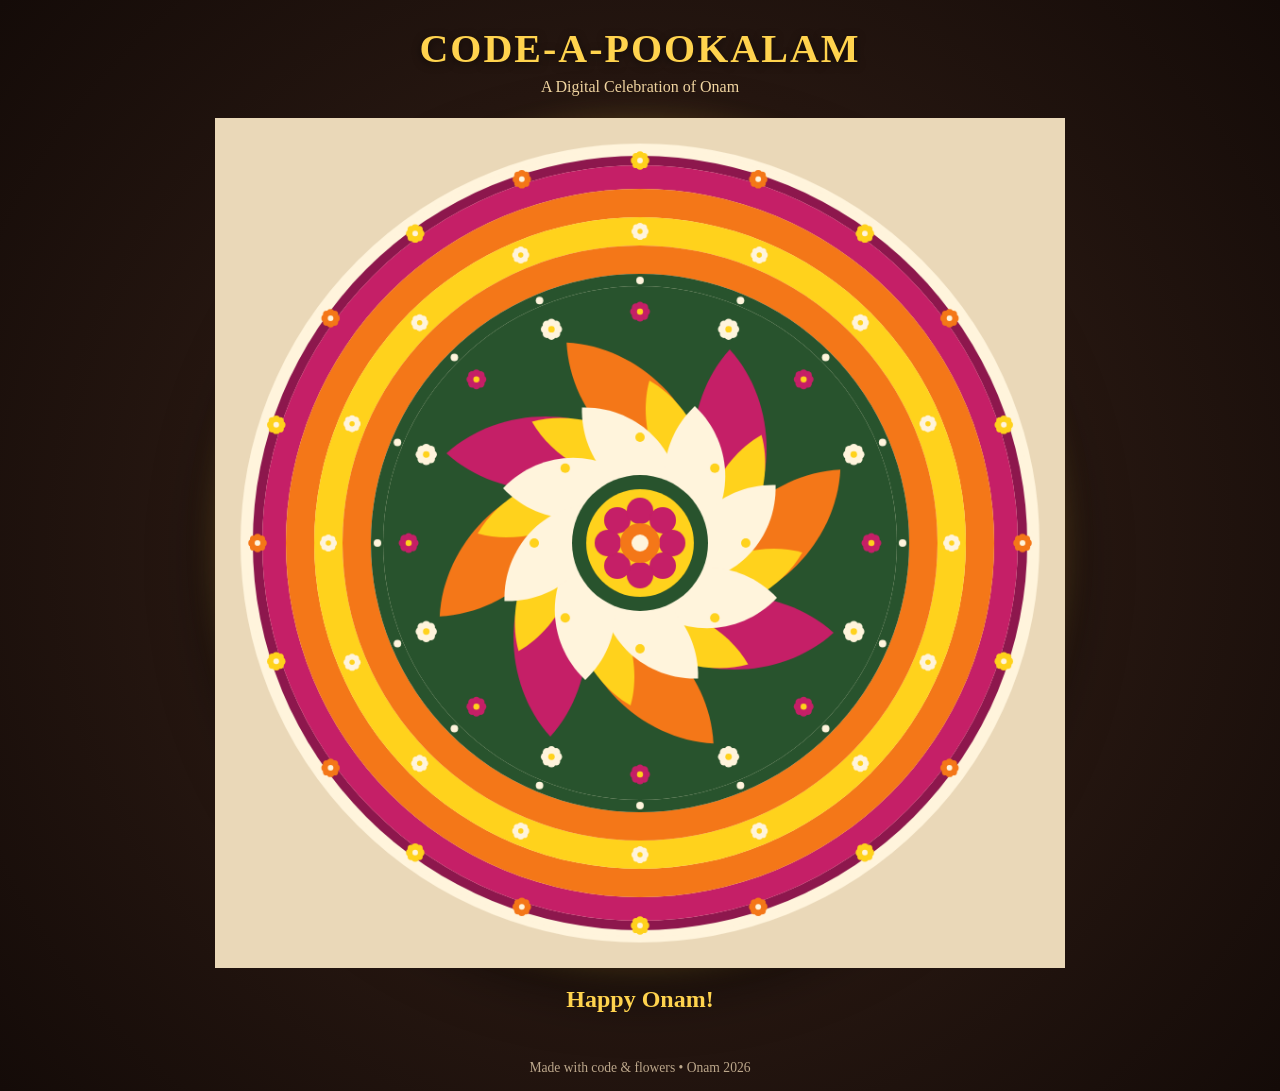
==== index.html @ 64c6edf0 "Code-A-Pookalam Submitted by Asin Aiwa-R3C" ====
<!DOCTYPE html>
<html lang="en">

<head>
    <meta charset="UTF-8">
    <meta name="viewport" content="width=device-width, initial-scale=1.0">

    <title>Onam Pookalam</title>

    <link rel="stylesheet" href="style.css">
</head>

<body>

    <header>
        <h1> CODE-A-POOKALAM </h1>
        <p>A Digital Celebration of Onam</p>
    </header>

    <main>

        <div class="pookalam">
            <canvas id="pookalamCanvas"></canvas>
        </div>

        <section class="message">
            <h2>Happy Onam! </h2>
        </section>

    </main>

    <footer>
        Made with code & flowers • Onam 2026
    </footer>

    <script src="script.js"></script>

</body>

</html>
---- style.css ----
* {
    margin: 0;
    padding: 0;
    box-sizing: border-box;
}

body {
    min-height: 100vh;

    background:
        radial-gradient(circle at center,
        #4a3020 0%,
        #251610 55%,
        #140b08 100%);

    color: #fff5df;

    font-family: Georgia, "Times New Roman", serif;

    display: flex;
    flex-direction: column;
    align-items: center;
}

header {
    text-align: center;
    padding: 25px 15px 12px;
}

header h1 {
    font-size: clamp(1.6rem, 4vw, 2.5rem);

    color: #ffd34e;

    letter-spacing: 2px;

    text-shadow:
        0 2px 8px rgba(0, 0, 0, 0.5);
}

header p {
    margin-top: 6px;

    font-size: 1rem;

    color: #f4d8a3;
}

main {
    width: 100%;

    display: flex;
    flex-direction: column;
    align-items: center;

    padding: 10px 15px 25px;
}

.pookalam {
    width: min(92vw, 850px);
    aspect-ratio: 1 / 1;

    display: flex;
    justify-content: center;
    align-items: center;

    border-radius: 50%;

    box-shadow:
        0 0 30px rgba(255, 196, 67, 0.2),
        0 20px 60px rgba(0, 0, 0, 0.55);
}

canvas {
    width: 100%;
    height: 100%;

    display: block;
}

.message {
    text-align: center;

    margin-top: 18px;

    max-width: 600px;
}

.message h2 {
    color: #ffd34e;

    font-size: 1.5rem;

    margin-bottom: 7px;
}

.message p {
    color: #e8cfaa;

    line-height: 1.6;
}

footer {
    margin-top: auto;

    padding: 15px;

    color: #bca78b;

    font-size: 0.85rem;

    text-align: center;
}

@media (max-width: 600px) {

    header {
        padding-top: 18px;
    }

    header h1 {
        font-size: 1.45rem;
    }

    header p {
        font-size: 0.9rem;
    }

    .message h2 {
        font-size: 1.25rem;
    }

}
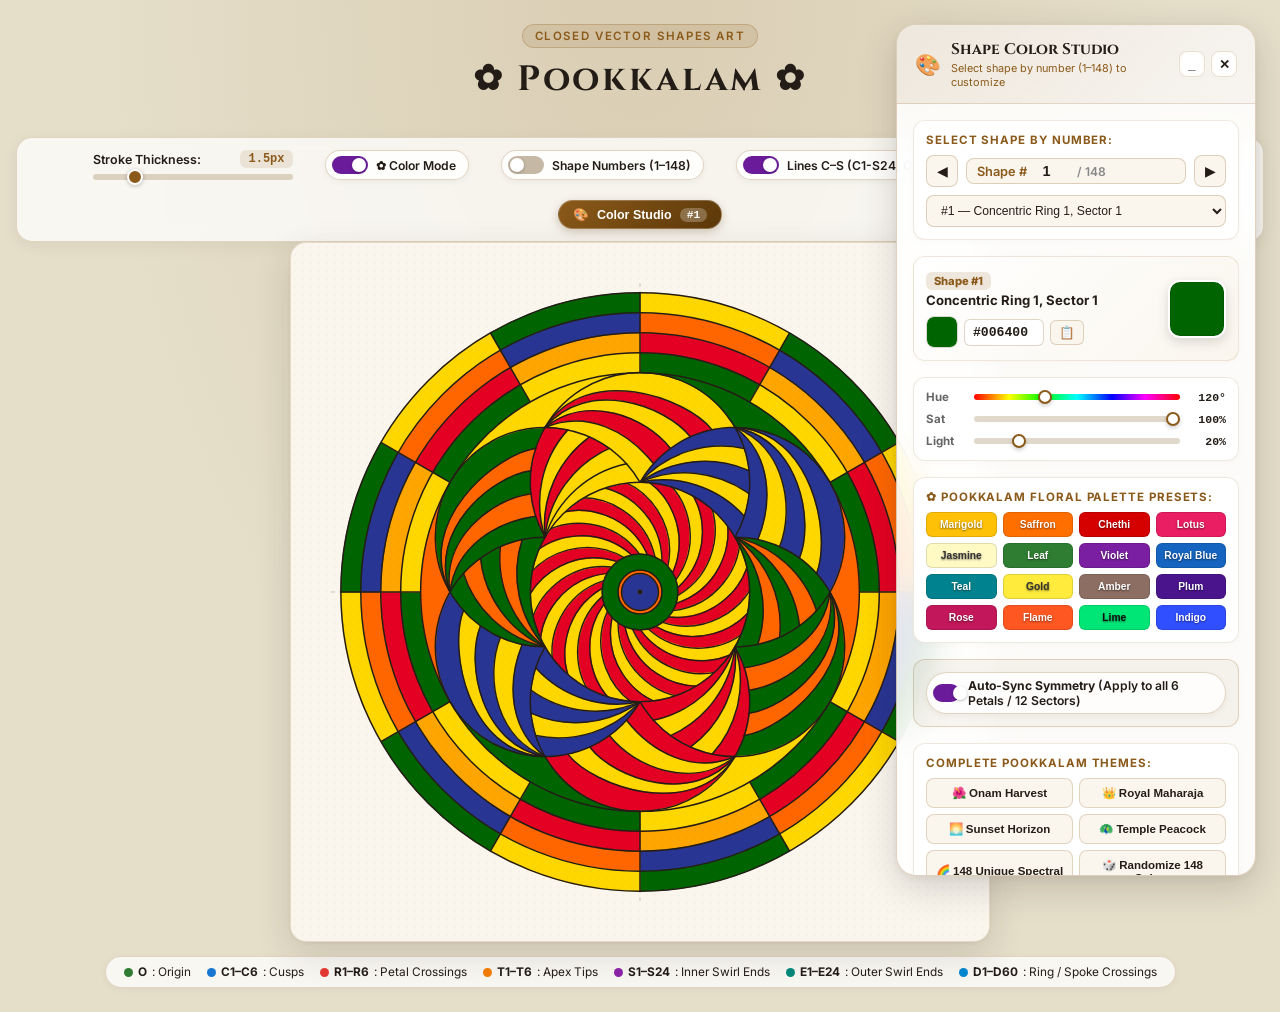
==== commit a2bdd7dc: "Add files via upload" ====
--- a/index.html
+++ b/index.html
@@ -1,40 +1,1478 @@
-<!DOCTYPE html>
-<html lang="en">
-
-<head>
-    <meta charset="UTF-8">
-    <meta name="viewport" content="width=device-width, initial-scale=1.0">
-
-    <title>Onam Pookalam</title>
-
-    <link rel="stylesheet" href="style.css">
-</head>
-
-<body>
-
-    <header>
-        <h1> CODE-A-POOKALAM </h1>
-        <p>A Digital Celebration of Onam</p>
-    </header>
-
-    <main>
-
-        <div class="pookalam">
-            <canvas id="pookalamCanvas"></canvas>
-        </div>
-
-        <section class="message">
-            <h2>Happy Onam! </h2>
-        </section>
-
-    </main>
-
-    <footer>
-        Made with code & flowers • Onam 2026
-    </footer>
-
-    <script src="script.js"></script>
-
-</body>
-
-</html>+<!DOCTYPE html>
+<html lang="en">
+<head>
+  <meta charset="UTF-8" />
+  <meta name="viewport" content="width=device-width, initial-scale=1.0" />
+  <title>Pookkalam — 148 Closed Shapes with Color Studio & Live Palette</title>
+  <meta name="description" content="Vector art Pookkalam with 148 unique colored shapes, interactive Color Studio window by shape number, 16 floral presets, symmetry auto-coloring, and stroke controller." />
+  <link href="https://fonts.googleapis.com/css2?family=Cinzel:wght@500;700&family=Inter:wght@400;500;600;700;800&display=swap" rel="stylesheet" />
+  <link rel="stylesheet" href="style.css" />
+</head>
+<body class="hide-shape-numbers hide-landmarks">
+
+<main>
+  <header>
+    <div class="badge">Closed Vector Shapes Art</div>
+    <h1>✿ Pookkalam ✿</h1>
+  </header>
+
+    <!-- Interactive Control Panel with Stroke Thickness Slider and Color Studio Controls -->
+    <div class="control-panel">
+      <div class="controls-row">
+        <div class="slider-group">
+          <label class="slider-label" for="stroke-slider">
+            <span>Stroke Thickness:</span>
+            <span id="stroke-val" class="slider-badge">1.5px</span>
+          </label>
+          <input type="range" id="stroke-slider" class="custom-slider" min="0" max="8" step="0.1" value="1.5" />
+        </div>
+
+        <div class="toggle-wrapper">
+          <input type="checkbox" id="toggle-color-mode" class="toggle-checkbox" checked />
+          <label class="toggle-switch" for="toggle-color-mode">
+            <span class="toggle-slider"></span>
+            <span class="toggle-text">✿ Color Mode</span>
+          </label>
+        </div>
+
+        <div class="toggle-wrapper">
+          <input type="checkbox" id="toggle-shape-numbers" class="toggle-checkbox" />
+          <label class="toggle-switch" for="toggle-shape-numbers">
+            <span class="toggle-slider"></span>
+            <span class="toggle-text">Shape Numbers (1–148)</span>
+          </label>
+        </div>
+
+        <div class="toggle-wrapper">
+          <input type="checkbox" id="toggle-swirl-c4" class="toggle-checkbox" checked />
+          <label class="toggle-switch" for="toggle-swirl-c4" title="Toggle lines C1-S24, C5-S16, C2-S4, C3-S8, C4-S12, C6-S20">
+            <span class="toggle-slider"></span>
+            <span class="toggle-text">Lines C–S (C1-S24, C2-S4...)</span>
+          </label>
+        </div>
+
+        <div class="toggle-wrapper">
+          <input type="checkbox" id="toggle-landmarks" class="toggle-checkbox" />
+          <label class="toggle-switch" for="toggle-landmarks">
+            <span class="toggle-slider"></span>
+            <span class="toggle-text">Named Intersections</span>
+          </label>
+        </div>
+
+        <button id="btn-open-color-studio" class="btn-studio-action" title="Open Color Studio Window">
+          <span class="studio-btn-icon">🎨</span>
+          <span class="studio-btn-text">Color Studio</span>
+          <span id="active-shape-pill" class="active-pill">#1</span>
+        </button>
+      </div>
+    </div>
+  </header>
+
+  <div class="canvas-wrapper">
+    <div class="pookkalam-phase1">
+      <!-- SINGLE MASTER VECTOR SVG DRAWING COMPOSED OF CLOSED SHAPES -->
+      <svg class="pookkalam-svg" viewBox="-350 -350 700 700" xmlns="http://www.w3.org/2000/svg">
+        <defs>
+          <!-- Central Circle Clipping Mask -->
+          <clipPath id="central-circle-clip">
+            <circle cx="0" cy="0" r="110" />
+          </clipPath>
+
+          <!-- Main Continuous Petal Boundary Arc (C6 to S4) -->
+          <path id="petal-boundary-main" class="petal-swirl-line" d="M -95.263,-55.0 A 110,110 0 1 1 104.61,-76.01" />
+
+          <!-- Base Petal Boundary Segment (S4 to C2) -->
+          <path id="petal-boundary-base-cs" class="petal-swirl-line line-cs-base" d="M 104.61,-76.01 A 110,110 0 0 1 95.263,-55.0" />
+
+          <!-- 2. Set A: Outer Swirl Curves from R1 (-95.26, -165) -->
+          <g id="petal-swirl-R" class="swirl-group-R">
+            <path class="petal-swirl-line swirl-R-1" d="M -95.26,-165 C -53.26,-183.0 -11.48,-160.60 13.52,-128.60" />
+            <path class="petal-swirl-line swirl-R-2" d="M -95.26,-165 C -53.26,-199.0 5.61,-175.99 30.61,-143.99" />
+            <path class="petal-swirl-line swirl-R-3" d="M -95.26,-165 C -53.26,-215.0 25.52,-187.49 50.52,-155.49" />
+            <path class="petal-swirl-line swirl-R-4" d="M -95.26,-165 C -53.26,-231.0 47.39,-194.60 72.39,-162.60" />
+          </g>
+
+                    <!-- 3. Set B: Inner Swirl Curves from C1 (0, -110) (Swirls 1 to 4) -->
+          <g id="petal-swirl-C" class="swirl-group-C">
+            <path class="petal-swirl-line swirl-C-1" d="M 0,-110 A 110,110 0 0 1 104.61,-143.99" />
+            <path class="petal-swirl-line swirl-C-2" d="M 0,-110 A 110,110 0 0 1 109.40,-121.50" />
+            <path class="petal-swirl-line swirl-C-3" d="M 0,-110 A 110,110 0 0 1 109.40,-98.50" />
+            <path class="petal-swirl-line swirl-C-4" d="M 0,-110 A 110,110 0 0 1 104.61,-76.01" />
+          </g>
+
+          <!-- 4. Radial Spoke Unit (r=220 to r=300) -->
+          <line id="radial-spoke" class="outer-divider-line" x1="0" y1="-220" x2="0" y2="-300" />
+
+          <!-- 5. Single Quadrant Central Spiral Blade Unit -->
+          <path id="spiral-blade-unit" class="central-spiral-blade" d="M 22,-31 A 75,75 0 0 0 -53,-106" />
+        </defs>
+
+        <!-- MASTER UNIFIED POOKKALAM GROUP -->
+        <g id="pookkalam-master-drawing">
+          <!-- Guide Axes -->
+          <g id="group-guides" class="guides-layer">
+            <line class="guide-axis-line" x1="0" y1="-310" x2="0" y2="310" />
+            <line class="guide-axis-line" x1="-310" y1="0" x2="310" y2="0" />
+          </g>
+
+          <!-- 1. Closed Vector Shapes Fill Layer (148 Shapes) -->
+          <g id="pookkalam-closed-shapes-layer">
+          <!-- Concentric Ring Cells (48 Shapes: 1–48) -->
+          <g id="group-ring-shapes">
+            <path id="shape-1" class="pookkalam-cell cell-ring" data-cell-id="1" data-category="Concentric Ring 1, Sector 1" d="M 0.0,-220.0 L 0.0,-240.0 A 240,240 0 0 1 120.0,-207.85 L 110.0,-190.53 A 220,220 0 0 0 0.0,-220.0 Z" />
+            <path id="shape-2" class="pookkalam-cell cell-ring" data-cell-id="2" data-category="Concentric Ring 1, Sector 2" d="M 110.0,-190.53 L 120.0,-207.85 A 240,240 0 0 1 207.85,-120.0 L 190.53,-110.0 A 220,220 0 0 0 110.0,-190.53 Z" />
+            <path id="shape-3" class="pookkalam-cell cell-ring" data-cell-id="3" data-category="Concentric Ring 1, Sector 3" d="M 190.53,-110.0 L 207.85,-120.0 A 240,240 0 0 1 240.0,-0.0 L 220.0,-0.0 A 220,220 0 0 0 190.53,-110.0 Z" />
+            <path id="shape-4" class="pookkalam-cell cell-ring" data-cell-id="4" data-category="Concentric Ring 1, Sector 4" d="M 220.0,-0.0 L 240.0,-0.0 A 240,240 0 0 1 207.85,120.0 L 190.53,110.0 A 220,220 0 0 0 220.0,-0.0 Z" />
+            <path id="shape-5" class="pookkalam-cell cell-ring" data-cell-id="5" data-category="Concentric Ring 1, Sector 5" d="M 190.53,110.0 L 207.85,120.0 A 240,240 0 0 1 120.0,207.85 L 110.0,190.53 A 220,220 0 0 0 190.53,110.0 Z" />
+            <path id="shape-6" class="pookkalam-cell cell-ring" data-cell-id="6" data-category="Concentric Ring 1, Sector 6" d="M 110.0,190.53 L 120.0,207.85 A 240,240 0 0 1 0.0,240.0 L 0.0,220.0 A 220,220 0 0 0 110.0,190.53 Z" />
+            <path id="shape-7" class="pookkalam-cell cell-ring" data-cell-id="7" data-category="Concentric Ring 1, Sector 7" d="M 0.0,220.0 L 0.0,240.0 A 240,240 0 0 1 -120.0,207.85 L -110.0,190.53 A 220,220 0 0 0 0.0,220.0 Z" />
+            <path id="shape-8" class="pookkalam-cell cell-ring" data-cell-id="8" data-category="Concentric Ring 1, Sector 8" d="M -110.0,190.53 L -120.0,207.85 A 240,240 0 0 1 -207.85,120.0 L -190.53,110.0 A 220,220 0 0 0 -110.0,190.53 Z" />
+            <path id="shape-9" class="pookkalam-cell cell-ring" data-cell-id="9" data-category="Concentric Ring 1, Sector 9" d="M -190.53,110.0 L -207.85,120.0 A 240,240 0 0 1 -240.0,0.0 L -220.0,0.0 A 220,220 0 0 0 -190.53,110.0 Z" />
+            <path id="shape-10" class="pookkalam-cell cell-ring" data-cell-id="10" data-category="Concentric Ring 1, Sector 10" d="M -220.0,0.0 L -240.0,0.0 A 240,240 0 0 1 -207.85,-120.0 L -190.53,-110.0 A 220,220 0 0 0 -220.0,0.0 Z" />
+            <path id="shape-11" class="pookkalam-cell cell-ring" data-cell-id="11" data-category="Concentric Ring 1, Sector 11" d="M -190.53,-110.0 L -207.85,-120.0 A 240,240 0 0 1 -120.0,-207.85 L -110.0,-190.53 A 220,220 0 0 0 -190.53,-110.0 Z" />
+            <path id="shape-12" class="pookkalam-cell cell-ring" data-cell-id="12" data-category="Concentric Ring 1, Sector 12" d="M -110.0,-190.53 L -120.0,-207.85 A 240,240 0 0 1 -0.0,-240.0 L -0.0,-220.0 A 220,220 0 0 0 -110.0,-190.53 Z" />
+            <path id="shape-13" class="pookkalam-cell cell-ring" data-cell-id="13" data-category="Concentric Ring 2, Sector 1" d="M 0.0,-240.0 L 0.0,-260.0 A 260,260 0 0 1 130.0,-225.17 L 120.0,-207.85 A 240,240 0 0 0 0.0,-240.0 Z" />
+            <path id="shape-14" class="pookkalam-cell cell-ring" data-cell-id="14" data-category="Concentric Ring 2, Sector 2" d="M 120.0,-207.85 L 130.0,-225.17 A 260,260 0 0 1 225.17,-130.0 L 207.85,-120.0 A 240,240 0 0 0 120.0,-207.85 Z" />
+            <path id="shape-15" class="pookkalam-cell cell-ring" data-cell-id="15" data-category="Concentric Ring 2, Sector 3" d="M 207.85,-120.0 L 225.17,-130.0 A 260,260 0 0 1 260.0,-0.0 L 240.0,-0.0 A 240,240 0 0 0 207.85,-120.0 Z" />
+            <path id="shape-16" class="pookkalam-cell cell-ring" data-cell-id="16" data-category="Concentric Ring 2, Sector 4" d="M 240.0,-0.0 L 260.0,-0.0 A 260,260 0 0 1 225.17,130.0 L 207.85,120.0 A 240,240 0 0 0 240.0,-0.0 Z" />
+            <path id="shape-17" class="pookkalam-cell cell-ring" data-cell-id="17" data-category="Concentric Ring 2, Sector 5" d="M 207.85,120.0 L 225.17,130.0 A 260,260 0 0 1 130.0,225.17 L 120.0,207.85 A 240,240 0 0 0 207.85,120.0 Z" />
+            <path id="shape-18" class="pookkalam-cell cell-ring" data-cell-id="18" data-category="Concentric Ring 2, Sector 6" d="M 120.0,207.85 L 130.0,225.17 A 260,260 0 0 1 0.0,260.0 L 0.0,240.0 A 240,240 0 0 0 120.0,207.85 Z" />
+            <path id="shape-19" class="pookkalam-cell cell-ring" data-cell-id="19" data-category="Concentric Ring 2, Sector 7" d="M 0.0,240.0 L 0.0,260.0 A 260,260 0 0 1 -130.0,225.17 L -120.0,207.85 A 240,240 0 0 0 0.0,240.0 Z" />
+            <path id="shape-20" class="pookkalam-cell cell-ring" data-cell-id="20" data-category="Concentric Ring 2, Sector 8" d="M -120.0,207.85 L -130.0,225.17 A 260,260 0 0 1 -225.17,130.0 L -207.85,120.0 A 240,240 0 0 0 -120.0,207.85 Z" />
+            <path id="shape-21" class="pookkalam-cell cell-ring" data-cell-id="21" data-category="Concentric Ring 2, Sector 9" d="M -207.85,120.0 L -225.17,130.0 A 260,260 0 0 1 -260.0,0.0 L -240.0,0.0 A 240,240 0 0 0 -207.85,120.0 Z" />
+            <path id="shape-22" class="pookkalam-cell cell-ring" data-cell-id="22" data-category="Concentric Ring 2, Sector 10" d="M -240.0,0.0 L -260.0,0.0 A 260,260 0 0 1 -225.17,-130.0 L -207.85,-120.0 A 240,240 0 0 0 -240.0,0.0 Z" />
+            <path id="shape-23" class="pookkalam-cell cell-ring" data-cell-id="23" data-category="Concentric Ring 2, Sector 11" d="M -207.85,-120.0 L -225.17,-130.0 A 260,260 0 0 1 -130.0,-225.17 L -120.0,-207.85 A 240,240 0 0 0 -207.85,-120.0 Z" />
+            <path id="shape-24" class="pookkalam-cell cell-ring" data-cell-id="24" data-category="Concentric Ring 2, Sector 12" d="M -120.0,-207.85 L -130.0,-225.17 A 260,260 0 0 1 -0.0,-260.0 L -0.0,-240.0 A 240,240 0 0 0 -120.0,-207.85 Z" />
+            <path id="shape-25" class="pookkalam-cell cell-ring" data-cell-id="25" data-category="Concentric Ring 3, Sector 1" d="M 0.0,-260.0 L 0.0,-280.0 A 280,280 0 0 1 140.0,-242.49 L 130.0,-225.17 A 260,260 0 0 0 0.0,-260.0 Z" />
+            <path id="shape-26" class="pookkalam-cell cell-ring" data-cell-id="26" data-category="Concentric Ring 3, Sector 2" d="M 130.0,-225.17 L 140.0,-242.49 A 280,280 0 0 1 242.49,-140.0 L 225.17,-130.0 A 260,260 0 0 0 130.0,-225.17 Z" />
+            <path id="shape-27" class="pookkalam-cell cell-ring" data-cell-id="27" data-category="Concentric Ring 3, Sector 3" d="M 225.17,-130.0 L 242.49,-140.0 A 280,280 0 0 1 280.0,-0.0 L 260.0,-0.0 A 260,260 0 0 0 225.17,-130.0 Z" />
+            <path id="shape-28" class="pookkalam-cell cell-ring" data-cell-id="28" data-category="Concentric Ring 3, Sector 4" d="M 260.0,-0.0 L 280.0,-0.0 A 280,280 0 0 1 242.49,140.0 L 225.17,130.0 A 260,260 0 0 0 260.0,-0.0 Z" />
+            <path id="shape-29" class="pookkalam-cell cell-ring" data-cell-id="29" data-category="Concentric Ring 3, Sector 5" d="M 225.17,130.0 L 242.49,140.0 A 280,280 0 0 1 140.0,242.49 L 130.0,225.17 A 260,260 0 0 0 225.17,130.0 Z" />
+            <path id="shape-30" class="pookkalam-cell cell-ring" data-cell-id="30" data-category="Concentric Ring 3, Sector 6" d="M 130.0,225.17 L 140.0,242.49 A 280,280 0 0 1 0.0,280.0 L 0.0,260.0 A 260,260 0 0 0 130.0,225.17 Z" />
+            <path id="shape-31" class="pookkalam-cell cell-ring" data-cell-id="31" data-category="Concentric Ring 3, Sector 7" d="M 0.0,260.0 L 0.0,280.0 A 280,280 0 0 1 -140.0,242.49 L -130.0,225.17 A 260,260 0 0 0 0.0,260.0 Z" />
+            <path id="shape-32" class="pookkalam-cell cell-ring" data-cell-id="32" data-category="Concentric Ring 3, Sector 8" d="M -130.0,225.17 L -140.0,242.49 A 280,280 0 0 1 -242.49,140.0 L -225.17,130.0 A 260,260 0 0 0 -130.0,225.17 Z" />
+            <path id="shape-33" class="pookkalam-cell cell-ring" data-cell-id="33" data-category="Concentric Ring 3, Sector 9" d="M -225.17,130.0 L -242.49,140.0 A 280,280 0 0 1 -280.0,0.0 L -260.0,0.0 A 260,260 0 0 0 -225.17,130.0 Z" />
+            <path id="shape-34" class="pookkalam-cell cell-ring" data-cell-id="34" data-category="Concentric Ring 3, Sector 10" d="M -260.0,0.0 L -280.0,0.0 A 280,280 0 0 1 -242.49,-140.0 L -225.17,-130.0 A 260,260 0 0 0 -260.0,0.0 Z" />
+            <path id="shape-35" class="pookkalam-cell cell-ring" data-cell-id="35" data-category="Concentric Ring 3, Sector 11" d="M -225.17,-130.0 L -242.49,-140.0 A 280,280 0 0 1 -140.0,-242.49 L -130.0,-225.17 A 260,260 0 0 0 -225.17,-130.0 Z" />
+            <path id="shape-36" class="pookkalam-cell cell-ring" data-cell-id="36" data-category="Concentric Ring 3, Sector 12" d="M -130.0,-225.17 L -140.0,-242.49 A 280,280 0 0 1 -0.0,-280.0 L -0.0,-260.0 A 260,260 0 0 0 -130.0,-225.17 Z" />
+            <path id="shape-37" class="pookkalam-cell cell-ring" data-cell-id="37" data-category="Concentric Ring 4, Sector 1" d="M 0.0,-280.0 L 0.0,-300.0 A 300,300 0 0 1 150.0,-259.81 L 140.0,-242.49 A 280,280 0 0 0 0.0,-280.0 Z" />
+            <path id="shape-38" class="pookkalam-cell cell-ring" data-cell-id="38" data-category="Concentric Ring 4, Sector 2" d="M 140.0,-242.49 L 150.0,-259.81 A 300,300 0 0 1 259.81,-150.0 L 242.49,-140.0 A 280,280 0 0 0 140.0,-242.49 Z" />
+            <path id="shape-39" class="pookkalam-cell cell-ring" data-cell-id="39" data-category="Concentric Ring 4, Sector 3" d="M 242.49,-140.0 L 259.81,-150.0 A 300,300 0 0 1 300.0,-0.0 L 280.0,-0.0 A 280,280 0 0 0 242.49,-140.0 Z" />
+            <path id="shape-40" class="pookkalam-cell cell-ring" data-cell-id="40" data-category="Concentric Ring 4, Sector 4" d="M 280.0,-0.0 L 300.0,-0.0 A 300,300 0 0 1 259.81,150.0 L 242.49,140.0 A 280,280 0 0 0 280.0,-0.0 Z" />
+            <path id="shape-41" class="pookkalam-cell cell-ring" data-cell-id="41" data-category="Concentric Ring 4, Sector 5" d="M 242.49,140.0 L 259.81,150.0 A 300,300 0 0 1 150.0,259.81 L 140.0,242.49 A 280,280 0 0 0 242.49,140.0 Z" />
+            <path id="shape-42" class="pookkalam-cell cell-ring" data-cell-id="42" data-category="Concentric Ring 4, Sector 6" d="M 140.0,242.49 L 150.0,259.81 A 300,300 0 0 1 0.0,300.0 L 0.0,280.0 A 280,280 0 0 0 140.0,242.49 Z" />
+            <path id="shape-43" class="pookkalam-cell cell-ring" data-cell-id="43" data-category="Concentric Ring 4, Sector 7" d="M 0.0,280.0 L 0.0,300.0 A 300,300 0 0 1 -150.0,259.81 L -140.0,242.49 A 280,280 0 0 0 0.0,280.0 Z" />
+            <path id="shape-44" class="pookkalam-cell cell-ring" data-cell-id="44" data-category="Concentric Ring 4, Sector 8" d="M -140.0,242.49 L -150.0,259.81 A 300,300 0 0 1 -259.81,150.0 L -242.49,140.0 A 280,280 0 0 0 -140.0,242.49 Z" />
+            <path id="shape-45" class="pookkalam-cell cell-ring" data-cell-id="45" data-category="Concentric Ring 4, Sector 9" d="M -242.49,140.0 L -259.81,150.0 A 300,300 0 0 1 -300.0,0.0 L -280.0,0.0 A 280,280 0 0 0 -242.49,140.0 Z" />
+            <path id="shape-46" class="pookkalam-cell cell-ring" data-cell-id="46" data-category="Concentric Ring 4, Sector 10" d="M -280.0,0.0 L -300.0,0.0 A 300,300 0 0 1 -259.81,-150.0 L -242.49,-140.0 A 280,280 0 0 0 -280.0,0.0 Z" />
+            <path id="shape-47" class="pookkalam-cell cell-ring" data-cell-id="47" data-category="Concentric Ring 4, Sector 11" d="M -242.49,-140.0 L -259.81,-150.0 A 300,300 0 0 1 -150.0,-259.81 L -140.0,-242.49 A 280,280 0 0 0 -242.49,-140.0 Z" />
+            <path id="shape-48" class="pookkalam-cell cell-ring" data-cell-id="48" data-category="Concentric Ring 4, Sector 12" d="M -140.0,-242.49 L -150.0,-259.81 A 300,300 0 0 1 -0.0,-300.0 L -0.0,-280.0 A 280,280 0 0 0 -140.0,-242.49 Z" />
+          </g>
+
+          <!-- Central Mandala Blade Shapes (30 Shapes: 49–78) -->
+          <g id="group-blade-shapes">
+            <path id="shape-49" class="pookkalam-cell cell-central-blade" data-cell-id="49" data-category="Central Blade 1" d="M 22.0,-31.0 A 75,75 0 0 0 -35.81,-104.01 A 110,110 0 0 1 -13.4,-109.18 A 75,75 0 0 1 27.96,-25.75 A 38,38 0 0 0 22.0,-31.0 Z" />
+            <path id="shape-50" class="pookkalam-cell cell-central-blade" data-cell-id="50" data-category="Central Blade 2" d="M 27.96,-25.75 A 75,75 0 0 0 -13.4,-109.18 A 110,110 0 0 1 9.59,-109.58 A 75,75 0 0 1 32.71,-19.37 A 38,38 0 0 0 27.96,-25.75 Z" />
+            <path id="shape-51" class="pookkalam-cell cell-central-blade" data-cell-id="51" data-category="Central Blade 3" d="M 32.71,-19.37 A 75,75 0 0 0 9.59,-109.58 A 110,110 0 0 1 32.16,-105.19 A 75,75 0 0 1 36.02,-12.15 A 38,38 0 0 0 32.71,-19.37 Z" />
+            <path id="shape-52" class="pookkalam-cell cell-central-blade" data-cell-id="52" data-category="Central Blade 4" d="M 36.02,-12.15 A 75,75 0 0 0 32.16,-105.19 A 110,110 0 0 1 53.33,-96.21 A 75,75 0 0 1 37.76,-4.39 A 38,38 0 0 0 36.02,-12.15 Z" />
+            <path id="shape-53" class="pookkalam-cell cell-central-blade" data-cell-id="53" data-category="Central Blade 5" d="M 37.76,-4.39 A 75,75 0 0 0 53.33,-96.21 A 110,110 0 0 1 72.17,-83.02 A 75,75 0 0 1 37.85,3.55 A 38,38 0 0 0 37.76,-4.39 Z" />
+            <path id="shape-54" class="pookkalam-cell cell-central-blade" data-cell-id="54" data-category="Central Blade 6" d="M 37.85,3.55 A 75,75 0 0 0 72.17,-83.02 A 110,110 0 0 1 87.85,-66.2 A 75,75 0 0 1 36.28,11.34 A 38,38 0 0 0 37.85,3.55 Z" />
+            <path id="shape-55" class="pookkalam-cell cell-central-blade" data-cell-id="55" data-category="Central Blade 7" d="M 36.28,11.34 A 75,75 0 0 0 87.85,-66.2 A 110,110 0 0 1 99.7,-46.49 A 75,75 0 0 1 33.13,18.64 A 38,38 0 0 0 36.28,11.34 Z" />
+            <path id="shape-56" class="pookkalam-cell cell-central-blade" data-cell-id="56" data-category="Central Blade 8" d="M 33.13,18.64 A 75,75 0 0 0 99.7,-46.49 A 110,110 0 0 1 107.18,-24.74 A 75,75 0 0 1 28.53,25.12 A 38,38 0 0 0 33.13,18.64 Z" />
+            <path id="shape-57" class="pookkalam-cell cell-central-blade" data-cell-id="57" data-category="Central Blade 9" d="M 28.53,25.12 A 75,75 0 0 0 107.18,-24.74 A 110,110 0 0 1 109.99,-1.92 A 75,75 0 0 1 22.68,30.5 A 38,38 0 0 0 28.53,25.12 Z" />
+            <path id="shape-58" class="pookkalam-cell cell-central-blade" data-cell-id="58" data-category="Central Blade 10" d="M 22.68,30.5 A 75,75 0 0 0 109.99,-1.92 A 110,110 0 0 1 107.98,20.99 A 75,75 0 0 1 15.85,34.55 A 38,38 0 0 0 22.68,30.5 Z" />
+            <path id="shape-59" class="pookkalam-cell cell-central-blade" data-cell-id="59" data-category="Central Blade 11" d="M 15.85,34.55 A 75,75 0 0 0 107.98,20.99 A 110,110 0 0 1 101.26,42.98 A 75,75 0 0 1 8.32,37.09 A 38,38 0 0 0 15.85,34.55 Z" />
+            <path id="shape-60" class="pookkalam-cell cell-central-blade" data-cell-id="60" data-category="Central Blade 12" d="M 8.32,37.09 A 75,75 0 0 0 101.26,42.98 A 110,110 0 0 1 90.11,63.1 A 75,75 0 0 1 0.42,38.01 A 38,38 0 0 0 8.32,37.09 Z" />
+            <path id="shape-61" class="pookkalam-cell cell-central-blade" data-cell-id="61" data-category="Central Blade 13" d="M 0.42,38.01 A 75,75 0 0 0 90.11,63.1 A 110,110 0 0 1 75.02,80.45 A 75,75 0 0 1 -7.49,37.27 A 38,38 0 0 0 0.42,38.01 Z" />
+            <path id="shape-62" class="pookkalam-cell cell-central-blade" data-cell-id="62" data-category="Central Blade 14" d="M -7.49,37.27 A 75,75 0 0 0 75.02,80.45 A 110,110 0 0 1 56.65,94.29 A 75,75 0 0 1 -15.07,34.9 A 38,38 0 0 0 -7.49,37.27 Z" />
+            <path id="shape-63" class="pookkalam-cell cell-central-blade" data-cell-id="63" data-category="Central Blade 15" d="M -15.07,34.9 A 75,75 0 0 0 56.65,94.29 A 110,110 0 0 1 35.81,104.01 A 75,75 0 0 1 -22.0,31.0 A 38,38 0 0 0 -15.07,34.9 Z" />
+            <path id="shape-64" class="pookkalam-cell cell-central-blade" data-cell-id="64" data-category="Central Blade 16" d="M -22.0,31.0 A 75,75 0 0 0 35.81,104.01 A 110,110 0 0 1 13.4,109.18 A 75,75 0 0 1 -27.96,25.75 A 38,38 0 0 0 -22.0,31.0 Z" />
+            <path id="shape-65" class="pookkalam-cell cell-central-blade" data-cell-id="65" data-category="Central Blade 17" d="M -27.96,25.75 A 75,75 0 0 0 13.4,109.18 A 110,110 0 0 1 -9.59,109.58 A 75,75 0 0 1 -32.71,19.37 A 38,38 0 0 0 -27.96,25.75 Z" />
+            <path id="shape-66" class="pookkalam-cell cell-central-blade" data-cell-id="66" data-category="Central Blade 18" d="M -32.71,19.37 A 75,75 0 0 0 -9.59,109.58 A 110,110 0 0 1 -32.16,105.19 A 75,75 0 0 1 -36.02,12.15 A 38,38 0 0 0 -32.71,19.37 Z" />
+            <path id="shape-67" class="pookkalam-cell cell-central-blade" data-cell-id="67" data-category="Central Blade 19" d="M -36.02,12.15 A 75,75 0 0 0 -32.16,105.19 A 110,110 0 0 1 -53.33,96.21 A 75,75 0 0 1 -37.76,4.39 A 38,38 0 0 0 -36.02,12.15 Z" />
+            <path id="shape-68" class="pookkalam-cell cell-central-blade" data-cell-id="68" data-category="Central Blade 20" d="M -37.76,4.39 A 75,75 0 0 0 -53.33,96.21 A 110,110 0 0 1 -72.17,83.02 A 75,75 0 0 1 -37.85,-3.55 A 38,38 0 0 0 -37.76,4.39 Z" />
+            <path id="shape-69" class="pookkalam-cell cell-central-blade" data-cell-id="69" data-category="Central Blade 21" d="M -37.85,-3.55 A 75,75 0 0 0 -72.17,83.02 A 110,110 0 0 1 -87.85,66.2 A 75,75 0 0 1 -36.28,-11.34 A 38,38 0 0 0 -37.85,-3.55 Z" />
+            <path id="shape-70" class="pookkalam-cell cell-central-blade" data-cell-id="70" data-category="Central Blade 22" d="M -36.28,-11.34 A 75,75 0 0 0 -87.85,66.2 A 110,110 0 0 1 -99.7,46.49 A 75,75 0 0 1 -33.13,-18.64 A 38,38 0 0 0 -36.28,-11.34 Z" />
+            <path id="shape-71" class="pookkalam-cell cell-central-blade" data-cell-id="71" data-category="Central Blade 23" d="M -33.13,-18.64 A 75,75 0 0 0 -99.7,46.49 A 110,110 0 0 1 -107.18,24.74 A 75,75 0 0 1 -28.53,-25.12 A 38,38 0 0 0 -33.13,-18.64 Z" />
+            <path id="shape-72" class="pookkalam-cell cell-central-blade" data-cell-id="72" data-category="Central Blade 24" d="M -28.53,-25.12 A 75,75 0 0 0 -107.18,24.74 A 110,110 0 0 1 -109.99,1.92 A 75,75 0 0 1 -22.68,-30.5 A 38,38 0 0 0 -28.53,-25.12 Z" />
+            <path id="shape-73" class="pookkalam-cell cell-central-blade" data-cell-id="73" data-category="Central Blade 25" d="M -22.68,-30.5 A 75,75 0 0 0 -109.99,1.92 A 110,110 0 0 1 -107.98,-20.99 A 75,75 0 0 1 -15.85,-34.55 A 38,38 0 0 0 -22.68,-30.5 Z" />
+            <path id="shape-74" class="pookkalam-cell cell-central-blade" data-cell-id="74" data-category="Central Blade 26" d="M -15.85,-34.55 A 75,75 0 0 0 -107.98,-20.99 A 110,110 0 0 1 -101.26,-42.98 A 75,75 0 0 1 -8.32,-37.09 A 38,38 0 0 0 -15.85,-34.55 Z" />
+            <path id="shape-75" class="pookkalam-cell cell-central-blade" data-cell-id="75" data-category="Central Blade 27" d="M -8.32,-37.09 A 75,75 0 0 0 -101.26,-42.98 A 110,110 0 0 1 -90.11,-63.1 A 75,75 0 0 1 -0.42,-38.01 A 38,38 0 0 0 -8.32,-37.09 Z" />
+            <path id="shape-76" class="pookkalam-cell cell-central-blade" data-cell-id="76" data-category="Central Blade 28" d="M -0.42,-38.01 A 75,75 0 0 0 -90.11,-63.1 A 110,110 0 0 1 -75.02,-80.45 A 75,75 0 0 1 7.49,-37.27 A 38,38 0 0 0 -0.42,-38.01 Z" />
+            <path id="shape-77" class="pookkalam-cell cell-central-blade" data-cell-id="77" data-category="Central Blade 29" d="M 7.49,-37.27 A 75,75 0 0 0 -75.02,-80.45 A 110,110 0 0 1 -56.65,-94.29 A 75,75 0 0 1 15.07,-34.9 A 38,38 0 0 0 7.49,-37.27 Z" />
+            <path id="shape-78" class="pookkalam-cell cell-central-blade" data-cell-id="78" data-category="Central Blade 30" d="M 15.07,-34.9 A 75,75 0 0 0 -56.65,-94.29 A 110,110 0 0 1 -35.81,-104.01 A 75,75 0 0 1 22.0,-31.0 A 38,38 0 0 0 15.07,-34.9 Z" />
+          </g>
+
+          <!-- Central Collar & Hub Shapes (4 Shapes: 79–82) -->
+          <g id="group-collar-shapes">
+            <circle id="shape-79" class="pookkalam-cell cell-center-dot" data-cell-id="79" data-category="Center Compass Dot" cx="0" cy="0" r="2.5" />
+            <path id="shape-80" class="pookkalam-cell cell-center-hub" data-cell-id="80" data-category="Inner Hub Ring" d="M 0,-18.5 A 18.5,18.5 0 1 1 0,18.5 A 18.5,18.5 0 1 1 0,-18.5 M 0,-2.5 A 2.5,2.5 0 1 0 0,2.5 A 2.5,2.5 0 1 0 0,-2.5 Z" />
+            <path id="shape-81" class="pookkalam-cell cell-collar-ring" data-cell-id="81" data-category="Double Collar Ring" d="M 0,-22 A 22,22 0 1 1 0,22 A 22,22 0 1 1 0,-22 M 0,-18.5 A 18.5,18.5 0 1 0 0,18.5 A 18.5,18.5 0 1 0 0,-18.5 Z" />
+            <path id="shape-82" class="pookkalam-cell cell-collar-hub" data-cell-id="82" data-category="Collar-to-Hub Band" d="M 0,-38 A 38,38 0 1 1 0,38 A 38,38 0 1 1 0,-38 M 0,-22 A 22,22 0 1 0 0,22 A 22,22 0 1 0 0,-22 Z" />
+          </g>
+
+          <!-- Petal Swirl Ribbons & Flank Regions (60 Shapes: 83–142) -->
+                    <!-- Petal Swirl Ribbons & Flank Regions (60 Shapes: 83–142) -->
+          <!-- 5 Outer Swirl shapes at apex + 5 Inner Swirl shapes in flank per petal × 6 petals -->
+                    <!-- Petal Swirl Ribbons & Flank Regions (60 Shapes: 83–142) -->
+          <!-- 5 Outer Swirl shapes at apex + 5 Inner Swirl shapes in flank per petal × 6 petals -->
+                    <!-- Petal Swirl Ribbons & Flank Regions (60 Shapes: 83–142) -->
+          <!-- 5 Outer Swirl shapes at apex + 5 Inner Swirl shapes in flank per petal × 6 petals -->
+          <g id="group-petal-shapes">
+            <path id="shape-83" class="pookkalam-cell cell-petal-swirl" data-cell-id="83" data-category="Petal 1 Outer Strip A4-A3" d="M -95.26,-165.0 C -53.26,-231.0 47.39,-194.6 72.39,-162.6 A 110,110 0 0 0 50.52,-155.49 C 25.52,-187.49 -53.26,-215.0 -95.26,-165.0 Z" />
+            <path id="shape-84" class="pookkalam-cell cell-petal-swirl" data-cell-id="84" data-category="Petal 1 Outer Strip A3-A2" d="M -95.26,-165.0 C -53.26,-215.0 25.52,-187.49 50.52,-155.49 A 110,110 0 0 0 30.61,-143.99 C 5.61,-175.99 -53.26,-199.0 -95.26,-165.0 Z" />
+            <path id="shape-85" class="pookkalam-cell cell-petal-swirl" data-cell-id="85" data-category="Petal 1 Outer Strip A2-A1" d="M -95.26,-165.0 C -53.26,-199.0 5.61,-175.99 30.61,-143.99 A 110,110 0 0 0 13.52,-128.6 C -11.48,-160.6 -53.26,-183.0 -95.26,-165.0 Z" />
+            <path id="shape-86" class="pookkalam-cell cell-petal-swirl" data-cell-id="86" data-category="Petal 1 Outer Base Junction" d="M -95.26,-165.0 C -53.26,-183.0 -11.48,-160.6 13.52,-128.6 A 110,110 0 0 0 0.0,-110.0 A 110,110 0 0 0 -95.26,-165.0 Z" />
+            <path id="shape-87" class="pookkalam-cell cell-petal-swirl" data-cell-id="87" data-category="Petal 1 Apex Cap" d="M -95.26,-165.0 C -53.26,-231.0 47.39,-194.6 72.39,-162.6 A 110,110 0 0 1 95.26,-165.0 A 110,110 0 0 0 -95.26,-165.0 Z" />
+            <path id="shape-88" class="pookkalam-cell cell-petal-swirl" data-cell-id="88" data-category="Petal 1 Inner Ribbon R-S1" d="M 0.0,-110.0 A 110,110 0 0 1 95.26,-165.0 A 110,110 0 0 1 104.61,-143.99 A 110,110 0 0 0 0.0,-110.0 Z" />
+            <path id="shape-89" class="pookkalam-cell cell-petal-swirl" data-cell-id="89" data-category="Petal 1 Inner Ribbon S1-S2" d="M 0.0,-110.0 A 110,110 0 0 1 104.61,-143.99 A 110,110 0 0 1 109.4,-121.5 A 110,110 0 0 0 0.0,-110.0 Z" />
+            <path id="shape-90" class="pookkalam-cell cell-petal-swirl" data-cell-id="90" data-category="Petal 1 Inner Ribbon S2-S3" d="M 0.0,-110.0 A 110,110 0 0 1 109.4,-121.5 A 110,110 0 0 1 109.4,-98.5 A 110,110 0 0 0 0.0,-110.0 Z" />
+            <path id="shape-91" class="pookkalam-cell cell-petal-swirl" data-cell-id="91" data-category="Petal 1 Inner Ribbon S3-S4" d="M 0.0,-110.0 A 110,110 0 0 1 109.4,-98.5 A 110,110 0 0 1 104.61,-76.01 A 110,110 0 0 0 0.0,-110.0 Z" />
+            <path id="shape-92" class="pookkalam-cell cell-petal-swirl" data-cell-id="92" data-category="Petal 1 Inner Base S4-C2" d="M 0.0,-110.0 A 110,110 0 0 1 104.61,-76.01 A 110,110 0 0 1 95.26,-55.0 A 110,110 0 0 0 0.0,-110.0 Z" />
+            <path id="shape-93" class="pookkalam-cell cell-petal-swirl" data-cell-id="93" data-category="Petal 2 Outer Strip A4-A3" d="M 95.26,-165.0 C 173.42,-161.62 192.22,-56.26 177.01,-18.61 A 110,110 0 0 0 159.92,-33.99 C 175.13,-71.64 159.57,-153.62 95.26,-165.0 Z" />
+            <path id="shape-94" class="pookkalam-cell cell-petal-swirl" data-cell-id="94" data-category="Petal 2 Outer Strip A3-A2" d="M 95.26,-165.0 C 159.57,-153.62 175.13,-71.64 159.92,-33.99 A 110,110 0 0 0 140.0,-45.49 C 155.22,-83.14 145.71,-145.62 95.26,-165.0 Z" />
+            <path id="shape-95" class="pookkalam-cell cell-petal-swirl" data-cell-id="95" data-category="Petal 2 Outer Strip A2-A1" d="M 95.26,-165.0 C 145.71,-145.62 155.22,-83.14 140.0,-45.49 A 110,110 0 0 0 118.13,-52.59 C 133.34,-90.24 131.85,-137.62 95.26,-165.0 Z" />
+            <path id="shape-96" class="pookkalam-cell cell-petal-swirl" data-cell-id="96" data-category="Petal 2 Outer Base Junction" d="M 95.26,-165.0 C 131.85,-137.62 133.34,-90.24 118.13,-52.59 A 110,110 0 0 0 95.26,-55.0 A 110,110 0 0 0 95.26,-165.0 Z" />
+            <path id="shape-97" class="pookkalam-cell cell-petal-swirl" data-cell-id="97" data-category="Petal 2 Apex Cap" d="M 95.26,-165.0 C 173.42,-161.62 192.22,-56.26 177.01,-18.61 A 110,110 0 0 1 190.52,-0.0 A 110,110 0 0 0 95.26,-165.0 Z" />
+            <path id="shape-98" class="pookkalam-cell cell-petal-swirl" data-cell-id="98" data-category="Petal 2 Inner Ribbon R-S1" d="M 95.26,-55.0 A 110,110 0 0 1 190.52,-0.0 A 110,110 0 0 1 177.0,18.6 A 110,110 0 0 0 95.26,-55.0 Z" />
+            <path id="shape-99" class="pookkalam-cell cell-petal-swirl" data-cell-id="99" data-category="Petal 2 Inner Ribbon S1-S2" d="M 95.26,-55.0 A 110,110 0 0 1 177.0,18.6 A 110,110 0 0 1 159.92,33.99 A 110,110 0 0 0 95.26,-55.0 Z" />
+            <path id="shape-100" class="pookkalam-cell cell-petal-swirl" data-cell-id="100" data-category="Petal 2 Inner Ribbon S2-S3" d="M 95.26,-55.0 A 110,110 0 0 1 159.92,33.99 A 110,110 0 0 1 140.0,45.49 A 110,110 0 0 0 95.26,-55.0 Z" />
+            <path id="shape-101" class="pookkalam-cell cell-petal-swirl" data-cell-id="101" data-category="Petal 2 Inner Ribbon S3-S4" d="M 95.26,-55.0 A 110,110 0 0 1 140.0,45.49 A 110,110 0 0 1 118.13,52.59 A 110,110 0 0 0 95.26,-55.0 Z" />
+            <path id="shape-102" class="pookkalam-cell cell-petal-swirl" data-cell-id="102" data-category="Petal 2 Inner Base S4-C2" d="M 95.26,-55.0 A 110,110 0 0 1 118.13,52.59 A 110,110 0 0 1 95.26,55.0 A 110,110 0 0 0 95.26,-55.0 Z" />
+            <path id="shape-103" class="pookkalam-cell cell-petal-swirl" data-cell-id="103" data-category="Petal 3 Outer Strip A4-A3" d="M 190.52,0.0 C 226.68,69.38 144.83,138.34 104.62,143.99 A 110,110 0 0 0 109.4,121.5 C 149.61,115.85 212.83,61.38 190.52,0.0 Z" />
+            <path id="shape-104" class="pookkalam-cell cell-petal-swirl" data-cell-id="104" data-category="Petal 3 Outer Strip A3-A2" d="M 190.52,0.0 C 212.83,61.38 149.61,115.85 109.4,121.5 A 110,110 0 0 0 109.39,98.5 C 149.61,92.85 198.97,53.38 190.52,0.0 Z" />
+            <path id="shape-105" class="pookkalam-cell cell-petal-swirl" data-cell-id="105" data-category="Petal 3 Outer Strip A2-A1" d="M 190.52,0.0 C 198.97,53.38 149.61,92.85 109.39,98.5 A 110,110 0 0 0 104.61,76.01 C 144.82,70.36 185.11,45.38 190.52,0.0 Z" />
+            <path id="shape-106" class="pookkalam-cell cell-petal-swirl" data-cell-id="106" data-category="Petal 3 Outer Base Junction" d="M 190.52,0.0 C 185.11,45.38 144.82,70.36 104.61,76.01 A 110,110 0 0 0 95.26,55.0 A 110,110 0 0 0 190.52,0.0 Z" />
+            <path id="shape-107" class="pookkalam-cell cell-petal-swirl" data-cell-id="107" data-category="Petal 3 Apex Cap" d="M 190.52,0.0 C 226.68,69.38 144.83,138.34 104.62,143.99 A 110,110 0 0 1 95.26,165.0 A 110,110 0 0 0 190.52,0.0 Z" />
+            <path id="shape-108" class="pookkalam-cell cell-petal-swirl" data-cell-id="108" data-category="Petal 3 Inner Ribbon R-S1" d="M 95.26,55.0 A 110,110 0 0 1 95.26,165.0 A 110,110 0 0 1 72.39,162.59 A 110,110 0 0 0 95.26,55.0 Z" />
+            <path id="shape-109" class="pookkalam-cell cell-petal-swirl" data-cell-id="109" data-category="Petal 3 Inner Ribbon S1-S2" d="M 95.26,55.0 A 110,110 0 0 1 72.39,162.59 A 110,110 0 0 1 50.52,155.49 A 110,110 0 0 0 95.26,55.0 Z" />
+            <path id="shape-110" class="pookkalam-cell cell-petal-swirl" data-cell-id="110" data-category="Petal 3 Inner Ribbon S2-S3" d="M 95.26,55.0 A 110,110 0 0 1 50.52,155.49 A 110,110 0 0 1 30.6,143.99 A 110,110 0 0 0 95.26,55.0 Z" />
+            <path id="shape-111" class="pookkalam-cell cell-petal-swirl" data-cell-id="111" data-category="Petal 3 Inner Ribbon S3-S4" d="M 95.26,55.0 A 110,110 0 0 1 30.6,143.99 A 110,110 0 0 1 13.52,128.6 A 110,110 0 0 0 95.26,55.0 Z" />
+            <path id="shape-112" class="pookkalam-cell cell-petal-swirl" data-cell-id="112" data-category="Petal 3 Inner Base S4-C2" d="M 95.26,55.0 A 110,110 0 0 1 13.52,128.6 A 110,110 0 0 1 0.0,110.0 A 110,110 0 0 0 95.26,55.0 Z" />
+            <path id="shape-113" class="pookkalam-cell cell-petal-swirl" data-cell-id="113" data-category="Petal 4 Outer Strip A4-A3" d="M 95.26,165.0 C 53.26,231.0 -47.39,194.6 -72.39,162.6 A 110,110 0 0 0 -50.52,155.49 C -25.52,187.49 53.26,215.0 95.26,165.0 Z" />
+            <path id="shape-114" class="pookkalam-cell cell-petal-swirl" data-cell-id="114" data-category="Petal 4 Outer Strip A3-A2" d="M 95.26,165.0 C 53.26,215.0 -25.52,187.49 -50.52,155.49 A 110,110 0 0 0 -30.61,143.99 C -5.61,175.99 53.26,199.0 95.26,165.0 Z" />
+            <path id="shape-115" class="pookkalam-cell cell-petal-swirl" data-cell-id="115" data-category="Petal 4 Outer Strip A2-A1" d="M 95.26,165.0 C 53.26,199.0 -5.61,175.99 -30.61,143.99 A 110,110 0 0 0 -13.52,128.6 C 11.48,160.6 53.26,183.0 95.26,165.0 Z" />
+            <path id="shape-116" class="pookkalam-cell cell-petal-swirl" data-cell-id="116" data-category="Petal 4 Outer Base Junction" d="M 95.26,165.0 C 53.26,183.0 11.48,160.6 -13.52,128.6 A 110,110 0 0 0 0.0,110.0 A 110,110 0 0 0 95.26,165.0 Z" />
+            <path id="shape-117" class="pookkalam-cell cell-petal-swirl" data-cell-id="117" data-category="Petal 4 Apex Cap" d="M 95.26,165.0 C 53.26,231.0 -47.39,194.6 -72.39,162.6 A 110,110 0 0 1 -95.26,165.0 A 110,110 0 0 0 95.26,165.0 Z" />
+            <path id="shape-118" class="pookkalam-cell cell-petal-swirl" data-cell-id="118" data-category="Petal 4 Inner Ribbon R-S1" d="M 0.0,110.0 A 110,110 0 0 1 -95.26,165.0 A 110,110 0 0 1 -104.61,143.99 A 110,110 0 0 0 0.0,110.0 Z" />
+            <path id="shape-119" class="pookkalam-cell cell-petal-swirl" data-cell-id="119" data-category="Petal 4 Inner Ribbon S1-S2" d="M 0.0,110.0 A 110,110 0 0 1 -104.61,143.99 A 110,110 0 0 1 -109.4,121.5 A 110,110 0 0 0 0.0,110.0 Z" />
+            <path id="shape-120" class="pookkalam-cell cell-petal-swirl" data-cell-id="120" data-category="Petal 4 Inner Ribbon S2-S3" d="M 0.0,110.0 A 110,110 0 0 1 -109.4,121.5 A 110,110 0 0 1 -109.4,98.5 A 110,110 0 0 0 0.0,110.0 Z" />
+            <path id="shape-121" class="pookkalam-cell cell-petal-swirl" data-cell-id="121" data-category="Petal 4 Inner Ribbon S3-S4" d="M 0.0,110.0 A 110,110 0 0 1 -109.4,98.5 A 110,110 0 0 1 -104.61,76.01 A 110,110 0 0 0 0.0,110.0 Z" />
+            <path id="shape-122" class="pookkalam-cell cell-petal-swirl" data-cell-id="122" data-category="Petal 4 Inner Base S4-C2" d="M 0.0,110.0 A 110,110 0 0 1 -104.61,76.01 A 110,110 0 0 1 -95.26,55.0 A 110,110 0 0 0 0.0,110.0 Z" />
+            <path id="shape-123" class="pookkalam-cell cell-petal-swirl" data-cell-id="123" data-category="Petal 5 Outer Strip A4-A3" d="M -95.26,165.0 C -173.42,161.62 -192.22,56.26 -177.01,18.61 A 110,110 0 0 0 -159.92,33.99 C -175.13,71.64 -159.57,153.62 -95.26,165.0 Z" />
+            <path id="shape-124" class="pookkalam-cell cell-petal-swirl" data-cell-id="124" data-category="Petal 5 Outer Strip A3-A2" d="M -95.26,165.0 C -159.57,153.62 -175.13,71.64 -159.92,33.99 A 110,110 0 0 0 -140.0,45.49 C -155.22,83.14 -145.71,145.62 -95.26,165.0 Z" />
+            <path id="shape-125" class="pookkalam-cell cell-petal-swirl" data-cell-id="125" data-category="Petal 5 Outer Strip A2-A1" d="M -95.26,165.0 C -145.71,145.62 -155.22,83.14 -140.0,45.49 A 110,110 0 0 0 -118.13,52.59 C -133.34,90.24 -131.85,137.62 -95.26,165.0 Z" />
+            <path id="shape-126" class="pookkalam-cell cell-petal-swirl" data-cell-id="126" data-category="Petal 5 Outer Base Junction" d="M -95.26,165.0 C -131.85,137.62 -133.34,90.24 -118.13,52.59 A 110,110 0 0 0 -95.26,55.0 A 110,110 0 0 0 -95.26,165.0 Z" />
+            <path id="shape-127" class="pookkalam-cell cell-petal-swirl" data-cell-id="127" data-category="Petal 5 Apex Cap" d="M -95.26,165.0 C -173.42,161.62 -192.22,56.26 -177.01,18.61 A 110,110 0 0 1 -190.52,0.0 A 110,110 0 0 0 -95.26,165.0 Z" />
+            <path id="shape-128" class="pookkalam-cell cell-petal-swirl" data-cell-id="128" data-category="Petal 5 Inner Ribbon R-S1" d="M -95.26,55.0 A 110,110 0 0 1 -190.52,0.0 A 110,110 0 0 1 -177.0,-18.6 A 110,110 0 0 0 -95.26,55.0 Z" />
+            <path id="shape-129" class="pookkalam-cell cell-petal-swirl" data-cell-id="129" data-category="Petal 5 Inner Ribbon S1-S2" d="M -95.26,55.0 A 110,110 0 0 1 -177.0,-18.6 A 110,110 0 0 1 -159.92,-33.99 A 110,110 0 0 0 -95.26,55.0 Z" />
+            <path id="shape-130" class="pookkalam-cell cell-petal-swirl" data-cell-id="130" data-category="Petal 5 Inner Ribbon S2-S3" d="M -95.26,55.0 A 110,110 0 0 1 -159.92,-33.99 A 110,110 0 0 1 -140.0,-45.49 A 110,110 0 0 0 -95.26,55.0 Z" />
+            <path id="shape-131" class="pookkalam-cell cell-petal-swirl" data-cell-id="131" data-category="Petal 5 Inner Ribbon S3-S4" d="M -95.26,55.0 A 110,110 0 0 1 -140.0,-45.49 A 110,110 0 0 1 -118.13,-52.59 A 110,110 0 0 0 -95.26,55.0 Z" />
+            <path id="shape-132" class="pookkalam-cell cell-petal-swirl" data-cell-id="132" data-category="Petal 5 Inner Base S4-C2" d="M -95.26,55.0 A 110,110 0 0 1 -118.13,-52.59 A 110,110 0 0 1 -95.26,-55.0 A 110,110 0 0 0 -95.26,55.0 Z" />
+            <path id="shape-133" class="pookkalam-cell cell-petal-swirl" data-cell-id="133" data-category="Petal 6 Outer Strip A4-A3" d="M -190.52,-0.0 C -226.68,-69.38 -144.83,-138.34 -104.62,-143.99 A 110,110 0 0 0 -109.4,-121.5 C -149.61,-115.85 -212.83,-61.38 -190.52,-0.0 Z" />
+            <path id="shape-134" class="pookkalam-cell cell-petal-swirl" data-cell-id="134" data-category="Petal 6 Outer Strip A3-A2" d="M -190.52,-0.0 C -212.83,-61.38 -149.61,-115.85 -109.4,-121.5 A 110,110 0 0 0 -109.39,-98.5 C -149.61,-92.85 -198.97,-53.38 -190.52,-0.0 Z" />
+            <path id="shape-135" class="pookkalam-cell cell-petal-swirl" data-cell-id="135" data-category="Petal 6 Outer Strip A2-A1" d="M -190.52,-0.0 C -198.97,-53.38 -149.61,-92.85 -109.39,-98.5 A 110,110 0 0 0 -104.61,-76.01 C -144.82,-70.36 -185.11,-45.38 -190.52,-0.0 Z" />
+            <path id="shape-136" class="pookkalam-cell cell-petal-swirl" data-cell-id="136" data-category="Petal 6 Outer Base Junction" d="M -190.52,-0.0 C -185.11,-45.38 -144.82,-70.36 -104.61,-76.01 A 110,110 0 0 0 -95.26,-55.0 A 110,110 0 0 0 -190.52,-0.0 Z" />
+            <path id="shape-137" class="pookkalam-cell cell-petal-swirl" data-cell-id="137" data-category="Petal 6 Apex Cap" d="M -190.52,-0.0 C -226.68,-69.38 -144.83,-138.34 -104.62,-143.99 A 110,110 0 0 1 -95.26,-165.0 A 110,110 0 0 0 -190.52,-0.0 Z" />
+            <path id="shape-138" class="pookkalam-cell cell-petal-swirl" data-cell-id="138" data-category="Petal 6 Inner Ribbon R-S1" d="M -95.26,-55.0 A 110,110 0 0 1 -95.26,-165.0 A 110,110 0 0 1 -72.39,-162.59 A 110,110 0 0 0 -95.26,-55.0 Z" />
+            <path id="shape-139" class="pookkalam-cell cell-petal-swirl" data-cell-id="139" data-category="Petal 6 Inner Ribbon S1-S2" d="M -95.26,-55.0 A 110,110 0 0 1 -72.39,-162.59 A 110,110 0 0 1 -50.52,-155.49 A 110,110 0 0 0 -95.26,-55.0 Z" />
+            <path id="shape-140" class="pookkalam-cell cell-petal-swirl" data-cell-id="140" data-category="Petal 6 Inner Ribbon S2-S3" d="M -95.26,-55.0 A 110,110 0 0 1 -50.52,-155.49 A 110,110 0 0 1 -30.6,-143.99 A 110,110 0 0 0 -95.26,-55.0 Z" />
+            <path id="shape-141" class="pookkalam-cell cell-petal-swirl" data-cell-id="141" data-category="Petal 6 Inner Ribbon S3-S4" d="M -95.26,-55.0 A 110,110 0 0 1 -30.6,-143.99 A 110,110 0 0 1 -13.52,-128.6 A 110,110 0 0 0 -95.26,-55.0 Z" />
+            <path id="shape-142" class="pookkalam-cell cell-petal-swirl" data-cell-id="142" data-category="Petal 6 Inner Base S4-C2" d="M -95.26,-55.0 A 110,110 0 0 1 -13.52,-128.6 A 110,110 0 0 1 -0.0,-110.0 A 110,110 0 0 0 -95.26,-55.0 Z" />
+          </g>
+
+          <!-- Inter-Petal Outer Cusps (6 Shapes: 143–148, between Petals and Ring 1) -->
+          <g id="group-outer-cusp-shapes">
+            <path id="shape-143" class="pookkalam-cell cell-outer-cusp" data-cell-id="143" data-category="Outer Cusp R1-T6-T1 (Petals 6 & 1)" d="M -95.26,-165.0 A 110,110 0 0 0 -190.53,-110.0 A 220,220 0 0 1 0.0,-220.0 A 110,110 0 0 0 -95.26,-165.0 Z" />
+            <path id="shape-144" class="pookkalam-cell cell-outer-cusp" data-cell-id="144" data-category="Outer Cusp R2-T1-T2 (Petals 1 & 2)" d="M 95.26,-165.0 A 110,110 0 0 0 -0.0,-220.0 A 220,220 0 0 1 190.53,-110.0 A 110,110 0 0 0 95.26,-165.0 Z" />
+            <path id="shape-145" class="pookkalam-cell cell-outer-cusp" data-cell-id="145" data-category="Outer Cusp R3-T2-T3 (Petals 2 & 3)" d="M 190.52,0.0 A 110,110 0 0 0 190.53,-110.0 A 220,220 0 0 1 190.53,110.0 A 110,110 0 0 0 190.52,0.0 Z" />
+            <path id="shape-146" class="pookkalam-cell cell-outer-cusp" data-cell-id="146" data-category="Outer Cusp R4-T3-T4 (Petals 3 & 4)" d="M 95.26,165.0 A 110,110 0 0 0 190.53,110.0 A 220,220 0 0 1 0.0,220.0 A 110,110 0 0 0 95.26,165.0 Z" />
+            <path id="shape-147" class="pookkalam-cell cell-outer-cusp" data-cell-id="147" data-category="Outer Cusp R5-T4-T5 (Petals 4 & 5)" d="M -95.26,165.0 A 110,110 0 0 0 0.0,220.0 A 220,220 0 0 1 -190.53,110.0 A 110,110 0 0 0 -95.26,165.0 Z" />
+            <path id="shape-148" class="pookkalam-cell cell-outer-cusp" data-cell-id="148" data-category="Outer Cusp R6-T5-T6 (Petals 5 & 6)" d="M -190.52,-0.0 A 110,110 0 0 0 -190.53,110.0 A 220,220 0 0 1 -190.53,-110.0 A 110,110 0 0 0 -190.52,-0.0 Z" />
+          </g>
+        </g>
+
+        <!-- 2. MASTER PURE VECTOR STROKE DRAWING LAYER -->
+        <g id="pookkalam-strokes-layer">
+          <!-- 1. Concentric Guide Rings -->
+          <g id="group-concentric-rings">
+            <circle class="outer-ring ring-1" cx="0" cy="0" r="220" />
+            <circle class="outer-ring ring-2" cx="0" cy="0" r="240" />
+            <circle class="outer-ring ring-3" cx="0" cy="0" r="260" />
+            <circle class="outer-ring ring-4" cx="0" cy="0" r="280" />
+            <circle class="outer-ring ring-5" cx="0" cy="0" r="300" />
+          </g>
+
+          <!-- 2. Radial Divider Spokes -->
+          <g id="group-radial-dividers">
+            <use href="#radial-spoke" />
+            <use href="#radial-spoke" transform="rotate(30)" />
+            <use href="#radial-spoke" transform="rotate(60)" />
+            <use href="#radial-spoke" transform="rotate(90)" />
+            <use href="#radial-spoke" transform="rotate(120)" />
+            <use href="#radial-spoke" transform="rotate(150)" />
+            <use href="#radial-spoke" transform="rotate(180)" />
+            <use href="#radial-spoke" transform="rotate(210)" />
+            <use href="#radial-spoke" transform="rotate(240)" />
+            <use href="#radial-spoke" transform="rotate(270)" />
+            <use href="#radial-spoke" transform="rotate(300)" />
+            <use href="#radial-spoke" transform="rotate(330)" />
+          </g>
+
+          <!-- 3. Petals & Continuous Boundary Arcs -->
+          <g id="group-petals">
+            <!-- 6 Continuous Petal Main Boundaries (C6 to S4) (Permanent) -->
+            <g id="subgroup-petal-boundaries-main">
+              <use href="#petal-boundary-main" />
+              <use href="#petal-boundary-main" transform="rotate(60)" />
+              <use href="#petal-boundary-main" transform="rotate(120)" />
+              <use href="#petal-boundary-main" transform="rotate(180)" />
+              <use href="#petal-boundary-main" transform="rotate(240)" />
+              <use href="#petal-boundary-main" transform="rotate(300)" />
+            </g>
+
+            <!-- 6 Base Boundary Lines C–S (C1-S24, C2-S4, C3-S8, C4-S12, C5-S16, C6-S20) (ONLY lines to toggle) -->
+            <g id="group-boundary-base-cs-lines" class="swirl-cs-group">
+              <use href="#petal-boundary-base-cs" />
+              <use href="#petal-boundary-base-cs" transform="rotate(60)" />
+              <use href="#petal-boundary-base-cs" transform="rotate(120)" />
+              <use href="#petal-boundary-base-cs" transform="rotate(180)" />
+              <use href="#petal-boundary-base-cs" transform="rotate(240)" />
+              <use href="#petal-boundary-base-cs" transform="rotate(300)" />
+            </g>
+
+            <!-- Set A: Outer Swirls (Permanent) -->
+            <g id="subgroup-outer-swirls">
+              <use href="#petal-swirl-R" />
+              <use href="#petal-swirl-R" transform="rotate(60)" />
+              <use href="#petal-swirl-R" transform="rotate(120)" />
+              <use href="#petal-swirl-R" transform="rotate(180)" />
+              <use href="#petal-swirl-R" transform="rotate(240)" />
+              <use href="#petal-swirl-R" transform="rotate(300)" />
+            </g>
+
+            <!-- Set B: Inner Swirls 1 to 4 (Permanent: includes C1-S4, C6-S24, C2-S8, C3-S12, C4-S16, C5-S20) -->
+            <g id="subgroup-inner-swirls">
+              <use href="#petal-swirl-C" />
+              <use href="#petal-swirl-C" transform="rotate(60)" />
+              <use href="#petal-swirl-C" transform="rotate(120)" />
+              <use href="#petal-swirl-C" transform="rotate(180)" />
+              <use href="#petal-swirl-C" transform="rotate(240)" />
+              <use href="#petal-swirl-C" transform="rotate(300)" />
+            </g>
+          </g>
+
+          <!-- 4. Central Mandala -->
+          <g id="group-central-mandala">
+            <!-- 30 Equidistant Spiral Blades -->
+            <g id="subgroup-spiral-blades" clip-path="url(#central-circle-clip)">
+              <use href="#spiral-blade-unit" />
+              <use href="#spiral-blade-unit" transform="rotate(12)" />
+              <use href="#spiral-blade-unit" transform="rotate(24)" />
+              <use href="#spiral-blade-unit" transform="rotate(36)" />
+              <use href="#spiral-blade-unit" transform="rotate(48)" />
+              <use href="#spiral-blade-unit" transform="rotate(60)" />
+              <use href="#spiral-blade-unit" transform="rotate(72)" />
+              <use href="#spiral-blade-unit" transform="rotate(84)" />
+              <use href="#spiral-blade-unit" transform="rotate(96)" />
+              <use href="#spiral-blade-unit" transform="rotate(108)" />
+              <use href="#spiral-blade-unit" transform="rotate(120)" />
+              <use href="#spiral-blade-unit" transform="rotate(132)" />
+              <use href="#spiral-blade-unit" transform="rotate(144)" />
+              <use href="#spiral-blade-unit" transform="rotate(156)" />
+              <use href="#spiral-blade-unit" transform="rotate(168)" />
+              <use href="#spiral-blade-unit" transform="rotate(180)" />
+              <use href="#spiral-blade-unit" transform="rotate(192)" />
+              <use href="#spiral-blade-unit" transform="rotate(204)" />
+              <use href="#spiral-blade-unit" transform="rotate(216)" />
+              <use href="#spiral-blade-unit" transform="rotate(228)" />
+              <use href="#spiral-blade-unit" transform="rotate(240)" />
+              <use href="#spiral-blade-unit" transform="rotate(252)" />
+              <use href="#spiral-blade-unit" transform="rotate(264)" />
+              <use href="#spiral-blade-unit" transform="rotate(276)" />
+              <use href="#spiral-blade-unit" transform="rotate(288)" />
+              <use href="#spiral-blade-unit" transform="rotate(300)" />
+              <use href="#spiral-blade-unit" transform="rotate(312)" />
+              <use href="#spiral-blade-unit" transform="rotate(324)" />
+              <use href="#spiral-blade-unit" transform="rotate(336)" />
+              <use href="#spiral-blade-unit" transform="rotate(348)" />
+            </g>
+
+            <!-- Base Circle Perimeter Line -->
+            <circle class="central-circle-perimeter" cx="0" cy="0" r="110" />
+
+            <!-- Inner Swirl Origin Circle (r=38px) -->
+            <circle class="central-swirl-origin-circle" cx="0" cy="0" r="38" />
+
+            <!-- Inner Double Collar Ring -->
+            <g id="subgroup-central-collar">
+              <circle class="center-collar-outer" cx="0" cy="0" r="22" />
+              <circle class="center-collar-inner" cx="0" cy="0" r="18.5" />
+            </g>
+
+            <!-- Center Compass Point Dot -->
+            <circle class="center-compass-dot" cx="0" cy="0" r="2.5" />
+          </g>
+        </g>
+
+          <!-- 4. Shape Numbers Layer (148 Shapes, Toggleable) -->
+          <g id="group-shape-numbers" class="shape-numbers-layer">
+            <text class="shape-num-label shape-num-lg" x="58.89" y="-219.77" data-shape-ref="shape-1">1</text>
+            <text class="shape-num-label shape-num-lg" x="160.88" y="-160.88" data-shape-ref="shape-2">2</text>
+            <text class="shape-num-label shape-num-lg" x="219.77" y="-58.89" data-shape-ref="shape-3">3</text>
+            <text class="shape-num-label shape-num-lg" x="219.77" y="58.89" data-shape-ref="shape-4">4</text>
+            <text class="shape-num-label shape-num-lg" x="160.88" y="160.88" data-shape-ref="shape-5">5</text>
+            <text class="shape-num-label shape-num-lg" x="58.89" y="219.77" data-shape-ref="shape-6">6</text>
+            <text class="shape-num-label shape-num-lg" x="-58.89" y="219.77" data-shape-ref="shape-7">7</text>
+            <text class="shape-num-label shape-num-lg" x="-160.88" y="160.88" data-shape-ref="shape-8">8</text>
+            <text class="shape-num-label shape-num-lg" x="-219.77" y="58.89" data-shape-ref="shape-9">9</text>
+            <text class="shape-num-label shape-num-lg" x="-219.77" y="-58.89" data-shape-ref="shape-10">10</text>
+            <text class="shape-num-label shape-num-lg" x="-160.88" y="-160.88" data-shape-ref="shape-11">11</text>
+            <text class="shape-num-label shape-num-lg" x="-58.89" y="-219.77" data-shape-ref="shape-12">12</text>
+            <text class="shape-num-label shape-num-lg" x="64.0" y="-238.86" data-shape-ref="shape-13">13</text>
+            <text class="shape-num-label shape-num-lg" x="174.85" y="-174.85" data-shape-ref="shape-14">14</text>
+            <text class="shape-num-label shape-num-lg" x="238.86" y="-64.0" data-shape-ref="shape-15">15</text>
+            <text class="shape-num-label shape-num-lg" x="238.86" y="64.0" data-shape-ref="shape-16">16</text>
+            <text class="shape-num-label shape-num-lg" x="174.85" y="174.85" data-shape-ref="shape-17">17</text>
+            <text class="shape-num-label shape-num-lg" x="64.0" y="238.86" data-shape-ref="shape-18">18</text>
+            <text class="shape-num-label shape-num-lg" x="-64.0" y="238.86" data-shape-ref="shape-19">19</text>
+            <text class="shape-num-label shape-num-lg" x="-174.85" y="174.85" data-shape-ref="shape-20">20</text>
+            <text class="shape-num-label shape-num-lg" x="-238.86" y="64.0" data-shape-ref="shape-21">21</text>
+            <text class="shape-num-label shape-num-lg" x="-238.86" y="-64.0" data-shape-ref="shape-22">22</text>
+            <text class="shape-num-label shape-num-lg" x="-174.85" y="-174.85" data-shape-ref="shape-23">23</text>
+            <text class="shape-num-label shape-num-lg" x="-64.0" y="-238.86" data-shape-ref="shape-24">24</text>
+            <text class="shape-num-label shape-num-lg" x="69.11" y="-257.94" data-shape-ref="shape-25">25</text>
+            <text class="shape-num-label shape-num-lg" x="188.83" y="-188.83" data-shape-ref="shape-26">26</text>
+            <text class="shape-num-label shape-num-lg" x="257.94" y="-69.11" data-shape-ref="shape-27">27</text>
+            <text class="shape-num-label shape-num-lg" x="257.94" y="69.11" data-shape-ref="shape-28">28</text>
+            <text class="shape-num-label shape-num-lg" x="188.83" y="188.83" data-shape-ref="shape-29">29</text>
+            <text class="shape-num-label shape-num-lg" x="69.11" y="257.94" data-shape-ref="shape-30">30</text>
+            <text class="shape-num-label shape-num-lg" x="-69.11" y="257.94" data-shape-ref="shape-31">31</text>
+            <text class="shape-num-label shape-num-lg" x="-188.83" y="188.83" data-shape-ref="shape-32">32</text>
+            <text class="shape-num-label shape-num-lg" x="-257.94" y="69.11" data-shape-ref="shape-33">33</text>
+            <text class="shape-num-label shape-num-lg" x="-257.94" y="-69.11" data-shape-ref="shape-34">34</text>
+            <text class="shape-num-label shape-num-lg" x="-188.83" y="-188.83" data-shape-ref="shape-35">35</text>
+            <text class="shape-num-label shape-num-lg" x="-69.11" y="-257.94" data-shape-ref="shape-36">36</text>
+            <text class="shape-num-label shape-num-lg" x="74.23" y="-277.03" data-shape-ref="shape-37">37</text>
+            <text class="shape-num-label shape-num-lg" x="202.8" y="-202.8" data-shape-ref="shape-38">38</text>
+            <text class="shape-num-label shape-num-lg" x="277.03" y="-74.23" data-shape-ref="shape-39">39</text>
+            <text class="shape-num-label shape-num-lg" x="277.03" y="74.23" data-shape-ref="shape-40">40</text>
+            <text class="shape-num-label shape-num-lg" x="202.8" y="202.8" data-shape-ref="shape-41">41</text>
+            <text class="shape-num-label shape-num-lg" x="74.23" y="277.03" data-shape-ref="shape-42">42</text>
+            <text class="shape-num-label shape-num-lg" x="-74.23" y="277.03" data-shape-ref="shape-43">43</text>
+            <text class="shape-num-label shape-num-lg" x="-202.8" y="202.8" data-shape-ref="shape-44">44</text>
+            <text class="shape-num-label shape-num-lg" x="-277.03" y="74.23" data-shape-ref="shape-45">45</text>
+            <text class="shape-num-label shape-num-lg" x="-277.03" y="-74.23" data-shape-ref="shape-46">46</text>
+            <text class="shape-num-label shape-num-lg" x="-202.8" y="-202.8" data-shape-ref="shape-47">47</text>
+            <text class="shape-num-label shape-num-lg" x="-74.23" y="-277.03" data-shape-ref="shape-48">48</text>
+            <text class="shape-num-label shape-num-md" x="7.19" y="-77.28" data-shape-ref="shape-49">49</text>
+            <text class="shape-num-label shape-num-md" x="23.1" y="-74.09" data-shape-ref="shape-50">50</text>
+            <text class="shape-num-label shape-num-md" x="38.0" y="-67.68" data-shape-ref="shape-51">51</text>
+            <text class="shape-num-label shape-num-md" x="51.24" y="-58.29" data-shape-ref="shape-52">52</text>
+            <text class="shape-num-label shape-num-md" x="62.24" y="-46.37" data-shape-ref="shape-53">53</text>
+            <text class="shape-num-label shape-num-md" x="70.52" y="-32.42" data-shape-ref="shape-54">54</text>
+            <text class="shape-num-label shape-num-md" x="75.72" y="-17.04" data-shape-ref="shape-55">55</text>
+            <text class="shape-num-label shape-num-md" x="77.61" y="-0.93" data-shape-ref="shape-56">56</text>
+            <text class="shape-num-label shape-num-md" x="76.11" y="15.23" data-shape-ref="shape-57">57</text>
+            <text class="shape-num-label shape-num-md" x="71.28" y="30.72" data-shape-ref="shape-58">58</text>
+            <text class="shape-num-label shape-num-md" x="63.34" y="44.86" data-shape-ref="shape-59">59</text>
+            <text class="shape-num-label shape-num-md" x="52.62" y="57.05" data-shape-ref="shape-60">60</text>
+            <text class="shape-num-label shape-num-md" x="39.61" y="66.75" data-shape-ref="shape-61">61</text>
+            <text class="shape-num-label shape-num-md" x="24.87" y="73.53" data-shape-ref="shape-62">62</text>
+            <text class="shape-num-label shape-num-md" x="9.03" y="77.09" data-shape-ref="shape-63">63</text>
+            <text class="shape-num-label shape-num-md" x="-7.19" y="77.28" data-shape-ref="shape-64">64</text>
+            <text class="shape-num-label shape-num-md" x="-23.1" y="74.09" data-shape-ref="shape-65">65</text>
+            <text class="shape-num-label shape-num-md" x="-38.0" y="67.68" data-shape-ref="shape-66">66</text>
+            <text class="shape-num-label shape-num-md" x="-51.24" y="58.29" data-shape-ref="shape-67">67</text>
+            <text class="shape-num-label shape-num-md" x="-62.24" y="46.37" data-shape-ref="shape-68">68</text>
+            <text class="shape-num-label shape-num-md" x="-70.52" y="32.42" data-shape-ref="shape-69">69</text>
+            <text class="shape-num-label shape-num-md" x="-75.72" y="17.04" data-shape-ref="shape-70">70</text>
+            <text class="shape-num-label shape-num-md" x="-77.61" y="0.93" data-shape-ref="shape-71">71</text>
+            <text class="shape-num-label shape-num-md" x="-76.11" y="-15.23" data-shape-ref="shape-72">72</text>
+            <text class="shape-num-label shape-num-md" x="-71.28" y="-30.72" data-shape-ref="shape-73">73</text>
+            <text class="shape-num-label shape-num-md" x="-63.34" y="-44.86" data-shape-ref="shape-74">74</text>
+            <text class="shape-num-label shape-num-md" x="-52.62" y="-57.05" data-shape-ref="shape-75">75</text>
+            <text class="shape-num-label shape-num-md" x="-39.61" y="-66.75" data-shape-ref="shape-76">76</text>
+            <text class="shape-num-label shape-num-md" x="-24.87" y="-73.53" data-shape-ref="shape-77">77</text>
+            <text class="shape-num-label shape-num-md" x="-9.03" y="-77.09" data-shape-ref="shape-78">78</text>
+            <text class="shape-num-label shape-num-xs" x="0.0" y="0.0" data-shape-ref="shape-79">79</text>
+            <text class="shape-num-label shape-num-xs" x="0.0" y="-10.5" data-shape-ref="shape-80">80</text>
+            <text class="shape-num-label shape-num-xs" x="0.0" y="-20.25" data-shape-ref="shape-81">81</text>
+            <text class="shape-num-label shape-num-xs" x="0.0" y="-30.0" data-shape-ref="shape-82">82</text>
+            <text class="shape-num-label shape-num-md" x="37.57" y="-178.55" data-shape-ref="shape-83">83</text>
+            <text class="shape-num-label shape-num-md" x="-4.41" y="-174.14" data-shape-ref="shape-84">84</text>
+            <text class="shape-num-label shape-num-md" x="-16.55" y="-161.73" data-shape-ref="shape-85">85</text>
+            <text class="shape-num-label shape-num-lg" x="-27.74" y="-147.95" data-shape-ref="shape-86">86</text>
+            <text class="shape-num-label shape-num-lg" x="22.19" y="-197.56" data-shape-ref="shape-87">87</text>
+            <text class="shape-num-label shape-num-sm" x="61.85" y="-148.41" data-shape-ref="shape-88">88</text>
+            <text class="shape-num-label shape-num-sm" x="68.49" y="-134.71" data-shape-ref="shape-89">89</text>
+            <text class="shape-num-label shape-num-sm" x="72.13" y="-119.93" data-shape-ref="shape-90">90</text>
+            <text class="shape-num-label shape-num-sm" x="72.62" y="-104.72" data-shape-ref="shape-91">91</text>
+            <text class="shape-num-label shape-num-sm" x="69.93" y="-89.74" data-shape-ref="shape-92">92</text>
+            <text class="shape-num-label shape-num-md" x="168.91" y="-92.24" data-shape-ref="shape-93">93</text>
+            <text class="shape-num-label shape-num-md" x="148.6" y="-90.89" data-shape-ref="shape-94">94</text>
+            <text class="shape-num-label shape-num-md" x="131.78" y="-95.2" data-shape-ref="shape-95">95</text>
+            <text class="shape-num-label shape-num-lg" x="114.26" y="-98.0" data-shape-ref="shape-96">96</text>
+            <text class="shape-num-label shape-num-lg" x="182.18" y="-79.56" data-shape-ref="shape-97">97</text>
+            <text class="shape-num-label shape-num-sm" x="159.45" y="-20.64" data-shape-ref="shape-98">98</text>
+            <text class="shape-num-label shape-num-sm" x="150.9" y="-8.05" data-shape-ref="shape-99">99</text>
+            <text class="shape-num-label shape-num-sm" x="139.93" y="2.5" data-shape-ref="shape-100">100</text>
+            <text class="shape-num-label shape-num-sm" x="127.0" y="10.53" data-shape-ref="shape-101">101</text>
+            <text class="shape-num-label shape-num-sm" x="112.68" y="15.69" data-shape-ref="shape-102">102</text>
+            <text class="shape-num-label shape-num-md" x="185.64" y="72.14" data-shape-ref="shape-103">103</text>
+            <text class="shape-num-label shape-num-md" x="153.01" y="83.25" data-shape-ref="shape-104">104</text>
+            <text class="shape-num-label shape-num-md" x="148.34" y="66.53" data-shape-ref="shape-105">105</text>
+            <text class="shape-num-label shape-num-lg" x="142.0" y="49.96" data-shape-ref="shape-106">106</text>
+            <text class="shape-num-label shape-num-lg" x="159.99" y="118.0" data-shape-ref="shape-107">107</text>
+            <text class="shape-num-label shape-num-sm" x="97.6" y="127.77" data-shape-ref="shape-108">108</text>
+            <text class="shape-num-label shape-num-sm" x="82.42" y="126.67" data-shape-ref="shape-109">109</text>
+            <text class="shape-num-label shape-num-sm" x="67.8" y="122.43" data-shape-ref="shape-110">110</text>
+            <text class="shape-num-label shape-num-sm" x="54.38" y="115.25" data-shape-ref="shape-111">111</text>
+            <text class="shape-num-label shape-num-sm" x="42.75" y="105.43" data-shape-ref="shape-112">112</text>
+            <text class="shape-num-label shape-num-md" x="-37.57" y="178.55" data-shape-ref="shape-113">113</text>
+            <text class="shape-num-label shape-num-md" x="4.41" y="174.14" data-shape-ref="shape-114">114</text>
+            <text class="shape-num-label shape-num-md" x="16.55" y="161.73" data-shape-ref="shape-115">115</text>
+            <text class="shape-num-label shape-num-lg" x="27.74" y="147.95" data-shape-ref="shape-116">116</text>
+            <text class="shape-num-label shape-num-lg" x="-22.19" y="197.56" data-shape-ref="shape-117">117</text>
+            <text class="shape-num-label shape-num-sm" x="-61.85" y="148.41" data-shape-ref="shape-118">118</text>
+            <text class="shape-num-label shape-num-sm" x="-68.49" y="134.71" data-shape-ref="shape-119">119</text>
+            <text class="shape-num-label shape-num-sm" x="-72.13" y="119.93" data-shape-ref="shape-120">120</text>
+            <text class="shape-num-label shape-num-sm" x="-72.62" y="104.72" data-shape-ref="shape-121">121</text>
+            <text class="shape-num-label shape-num-sm" x="-69.93" y="89.74" data-shape-ref="shape-122">122</text>
+            <text class="shape-num-label shape-num-md" x="-168.91" y="92.24" data-shape-ref="shape-123">123</text>
+            <text class="shape-num-label shape-num-md" x="-148.6" y="90.89" data-shape-ref="shape-124">124</text>
+            <text class="shape-num-label shape-num-md" x="-131.78" y="95.2" data-shape-ref="shape-125">125</text>
+            <text class="shape-num-label shape-num-lg" x="-114.26" y="98.0" data-shape-ref="shape-126">126</text>
+            <text class="shape-num-label shape-num-lg" x="-182.18" y="79.56" data-shape-ref="shape-127">127</text>
+            <text class="shape-num-label shape-num-sm" x="-159.45" y="20.64" data-shape-ref="shape-128">128</text>
+            <text class="shape-num-label shape-num-sm" x="-150.9" y="8.05" data-shape-ref="shape-129">129</text>
+            <text class="shape-num-label shape-num-sm" x="-139.93" y="-2.5" data-shape-ref="shape-130">130</text>
+            <text class="shape-num-label shape-num-sm" x="-127.0" y="-10.53" data-shape-ref="shape-131">131</text>
+            <text class="shape-num-label shape-num-sm" x="-112.68" y="-15.69" data-shape-ref="shape-132">132</text>
+            <text class="shape-num-label shape-num-md" x="-185.64" y="-72.14" data-shape-ref="shape-133">133</text>
+            <text class="shape-num-label shape-num-md" x="-153.01" y="-83.25" data-shape-ref="shape-134">134</text>
+            <text class="shape-num-label shape-num-md" x="-148.34" y="-66.53" data-shape-ref="shape-135">135</text>
+            <text class="shape-num-label shape-num-lg" x="-142.0" y="-49.96" data-shape-ref="shape-136">136</text>
+            <text class="shape-num-label shape-num-lg" x="-159.99" y="-118.0" data-shape-ref="shape-137">137</text>
+            <text class="shape-num-label shape-num-sm" x="-97.6" y="-127.77" data-shape-ref="shape-138">138</text>
+            <text class="shape-num-label shape-num-sm" x="-82.42" y="-126.67" data-shape-ref="shape-139">139</text>
+            <text class="shape-num-label shape-num-sm" x="-67.8" y="-122.43" data-shape-ref="shape-140">140</text>
+            <text class="shape-num-label shape-num-sm" x="-54.38" y="-115.25" data-shape-ref="shape-141">141</text>
+            <text class="shape-num-label shape-num-sm" x="-42.75" y="-105.43" data-shape-ref="shape-142">142</text>
+            <text class="shape-num-label shape-num-md" x="-104.16" y="-180.4" data-shape-ref="shape-143">143</text>
+            <text class="shape-num-label shape-num-md" x="104.15" y="-180.41" data-shape-ref="shape-144">144</text>
+            <text class="shape-num-label shape-num-md" x="208.31" y="-0.01" data-shape-ref="shape-145">145</text>
+            <text class="shape-num-label shape-num-md" x="104.16" y="180.4" data-shape-ref="shape-146">146</text>
+            <text class="shape-num-label shape-num-md" x="-104.15" y="180.41" data-shape-ref="shape-147">147</text>
+            <text class="shape-num-label shape-num-md" x="-208.31" y="0.01" data-shape-ref="shape-148">148</text>
+          </g>
+
+          <!-- 3. Landmarks Layer (Toggleable) -->
+          <g id="group-named-intersections" class="landmarks-layer">
+            <!-- 1. Center Origin (O) -->
+            <g class="marker-group marker-green">
+              <circle class="intersection-dot dot-origin" cx="0" cy="0" r="4.5" />
+              <text class="dot-label" x="0" y="-12">O</text>
+            </g>
+
+            <!-- 2. Central Cusps (C1 - C6) -->
+            <g class="marker-group marker-blue">
+              <circle class="intersection-dot" cx="0" cy="-110" r="4.5" />
+              <text class="dot-label" x="0" y="-124">C1</text>
+              <circle class="intersection-dot" cx="95.26" cy="-55" r="4.5" />
+              <text class="dot-label" x="109.26" y="-63">C2</text>
+              <circle class="intersection-dot" cx="95.26" cy="55" r="4.5" />
+              <text class="dot-label" x="109.26" y="63">C3</text>
+              <circle class="intersection-dot" cx="0" cy="110" r="4.5" />
+              <text class="dot-label" x="0" y="124">C4</text>
+              <circle class="intersection-dot" cx="-95.26" cy="55" r="4.5" />
+              <text class="dot-label" x="-109.26" y="63">C5</text>
+              <circle class="intersection-dot" cx="-95.26" cy="-55" r="4.5" />
+              <text class="dot-label" x="-109.26" y="-63">C6</text>
+            </g>
+
+            <!-- 3. Petal Crossings (R1 - R6) -->
+            <g class="marker-group marker-red">
+              <circle class="intersection-dot" cx="-95.26" cy="-165" r="4.5" />
+              <text class="dot-label" x="-109.26" y="-179">R1</text>
+              <circle class="intersection-dot" cx="95.26" cy="-165" r="4.5" />
+              <text class="dot-label" x="109.26" y="-179">R2</text>
+              <circle class="intersection-dot" cx="190.53" cy="0" r="4.5" />
+              <text class="dot-label" x="206.53" y="0">R3</text>
+              <circle class="intersection-dot" cx="95.26" cy="165" r="4.5" />
+              <text class="dot-label" x="109.26" y="179">R4</text>
+              <circle class="intersection-dot" cx="-95.26" cy="165" r="4.5" />
+              <text class="dot-label" x="-109.26" y="179">R5</text>
+              <circle class="intersection-dot" cx="-190.53" cy="0" r="4.5" />
+              <text class="dot-label" x="-206.53" y="0">R6</text>
+            </g>
+
+            <!-- 4. Outer Petal Tips / Apexes (T1 - T6) -->
+            <g class="marker-group marker-orange">
+              <circle class="intersection-dot" cx="0" cy="-220" r="4.5" />
+              <text class="dot-label" x="0" y="-234">T1</text>
+              <circle class="intersection-dot" cx="190.53" cy="-110" r="4.5" />
+              <text class="dot-label" x="204.53" y="-118">T2</text>
+              <circle class="intersection-dot" cx="190.53" cy="110" r="4.5" />
+              <text class="dot-label" x="204.53" y="118">T3</text>
+              <circle class="intersection-dot" cx="0" cy="220" r="4.5" />
+              <text class="dot-label" x="0" y="234">T4</text>
+              <circle class="intersection-dot" cx="-190.53" cy="110" r="4.5" />
+              <text class="dot-label" x="-204.53" y="118">T5</text>
+              <circle class="intersection-dot" cx="-190.53" cy="-110" r="4.5" />
+              <text class="dot-label" x="-204.53" y="-118">T6</text>
+            </g>
+
+            <!-- 5. Inner Swirl Endings on Petal Boundaries (S1 - S24) -->
+            <g class="marker-group marker-purple">
+              <circle class="intersection-dot" cx="104.61" cy="-143.99" r="3.5" />
+              <text class="dot-label dot-label-sm" x="111.71" y="-153.69">S1</text>
+              <circle class="intersection-dot" cx="109.40" cy="-121.50" r="3.5" />
+              <text class="dot-label dot-label-sm" x="117.40" y="-130.40">S2</text>
+              <circle class="intersection-dot" cx="109.40" cy="-98.50" r="3.5" />
+              <text class="dot-label dot-label-sm" x="118.30" y="-106.50">S3</text>
+              <circle class="intersection-dot" cx="104.61" cy="-76.01" r="3.5" />
+              <text class="dot-label dot-label-sm" x="114.31" y="-83.11">S4</text>
+              <circle class="intersection-dot" cx="177.00" cy="18.60" r="3.5" />
+              <text class="dot-label dot-label-sm" x="188.90" y="19.90">S5</text>
+              <circle class="intersection-dot" cx="159.92" cy="33.99" r="3.5" />
+              <text class="dot-label dot-label-sm" x="171.62" y="36.49">S6</text>
+              <circle class="intersection-dot" cx="140.00" cy="45.49" r="3.5" />
+              <text class="dot-label dot-label-sm" x="151.40" y="49.19">S7</text>
+              <circle class="intersection-dot" cx="118.13" cy="52.59" r="3.5" />
+              <text class="dot-label dot-label-sm" x="129.13" y="57.49">S8</text>
+              <circle class="intersection-dot" cx="72.39" cy="162.59" r="3.5" />
+              <text class="dot-label dot-label-sm" x="77.29" y="173.59">S9</text>
+              <circle class="intersection-dot" cx="50.52" cy="155.49" r="3.5" />
+              <text class="dot-label dot-label-sm" x="54.22" y="166.89">S10</text>
+              <circle class="intersection-dot" cx="30.60" cy="143.99" r="3.5" />
+              <text class="dot-label dot-label-sm" x="33.10" y="155.69">S11</text>
+              <circle class="intersection-dot" cx="13.52" cy="128.60" r="3.5" />
+              <text class="dot-label dot-label-sm" x="14.82" y="140.50">S12</text>
+              <circle class="intersection-dot" cx="-104.61" cy="143.99" r="3.5" />
+              <text class="dot-label dot-label-sm" x="-111.71" y="153.69">S13</text>
+              <circle class="intersection-dot" cx="-109.40" cy="121.50" r="3.5" />
+              <text class="dot-label dot-label-sm" x="-117.40" y="130.40">S14</text>
+              <circle class="intersection-dot" cx="-109.40" cy="98.50" r="3.5" />
+              <text class="dot-label dot-label-sm" x="-118.30" y="106.50">S15</text>
+              <circle class="intersection-dot" cx="-104.61" cy="76.01" r="3.5" />
+              <text class="dot-label dot-label-sm" x="-114.31" y="83.11">S16</text>
+              <circle class="intersection-dot" cx="-177.00" cy="-18.60" r="3.5" />
+              <text class="dot-label dot-label-sm" x="-188.90" y="-19.90">S17</text>
+              <circle class="intersection-dot" cx="-159.92" cy="-33.99" r="3.5" />
+              <text class="dot-label dot-label-sm" x="-171.62" y="-36.49">S18</text>
+              <circle class="intersection-dot" cx="-140.00" cy="-45.49" r="3.5" />
+              <text class="dot-label dot-label-sm" x="-151.40" y="-49.19">S19</text>
+              <circle class="intersection-dot" cx="-118.13" cy="-52.59" r="3.5" />
+              <text class="dot-label dot-label-sm" x="-129.13" y="-57.49">S20</text>
+              <circle class="intersection-dot" cx="-72.39" cy="-162.59" r="3.5" />
+              <text class="dot-label dot-label-sm" x="-77.29" y="-173.59">S21</text>
+              <circle class="intersection-dot" cx="-50.52" cy="-155.49" r="3.5" />
+              <text class="dot-label dot-label-sm" x="-54.22" y="-166.89">S22</text>
+              <circle class="intersection-dot" cx="-30.60" cy="-143.99" r="3.5" />
+              <text class="dot-label dot-label-sm" x="-33.10" y="-155.69">S23</text>
+              <circle class="intersection-dot" cx="-13.52" cy="-128.60" r="3.5" />
+              <text class="dot-label dot-label-sm" x="-14.82" y="-140.50">S24</text>
+            </g>
+
+            <!-- 6. Outer Swirl Endings (E1 - E24) -->
+            <g class="marker-group marker-teal">
+              <circle class="intersection-dot dot-sm" cx="13.52" cy="-128.60" r="3.2" />
+              <text class="dot-label dot-label-sm" x="17.42" y="-137.80">E1</text>
+              <circle class="intersection-dot dot-sm" cx="30.61" cy="-143.99" r="3.2" />
+              <text class="dot-label dot-label-sm" x="35.51" y="-152.69">E2</text>
+              <circle class="intersection-dot dot-sm" cx="50.52" cy="-155.49" r="3.2" />
+              <text class="dot-label dot-label-sm" x="56.32" y="-163.69">E3</text>
+              <circle class="intersection-dot dot-sm" cx="72.39" cy="-162.60" r="3.2" />
+              <text class="dot-label dot-label-sm" x="78.99" y="-170.10">E4</text>
+              <circle class="intersection-dot dot-sm" cx="118.13" cy="-52.59" r="3.2" />
+              <text class="dot-label dot-label-sm" x="128.03" y="-53.79">E5</text>
+              <circle class="intersection-dot dot-sm" cx="140.00" cy="-45.49" r="3.2" />
+              <text class="dot-label dot-label-sm" x="150.00" y="-45.59">E6</text>
+              <circle class="intersection-dot dot-sm" cx="159.92" cy="-33.99" r="3.2" />
+              <text class="dot-label dot-label-sm" x="169.92" y="-33.09">E7</text>
+              <circle class="intersection-dot dot-sm" cx="177.01" cy="-18.61" r="3.2" />
+              <text class="dot-label dot-label-sm" x="186.81" y="-16.71">E8</text>
+              <circle class="intersection-dot dot-sm" cx="104.61" cy="76.01" r="3.2" />
+              <text class="dot-label dot-label-sm" x="110.61" y="84.01">E9</text>
+              <circle class="intersection-dot dot-sm" cx="109.39" cy="98.50" r="3.2" />
+              <text class="dot-label dot-label-sm" x="114.49" y="107.10">E10</text>
+              <circle class="intersection-dot dot-sm" cx="109.40" cy="121.50" r="3.2" />
+              <text class="dot-label dot-label-sm" x="113.60" y="130.60">E11</text>
+              <circle class="intersection-dot dot-sm" cx="104.62" cy="143.99" r="3.2" />
+              <text class="dot-label dot-label-sm" x="107.82" y="153.49">E12</text>
+              <circle class="intersection-dot dot-sm" cx="-13.52" cy="128.60" r="3.2" />
+              <text class="dot-label dot-label-sm" x="-17.42" y="137.80">E13</text>
+              <circle class="intersection-dot dot-sm" cx="-30.61" cy="143.99" r="3.2" />
+              <text class="dot-label dot-label-sm" x="-35.51" y="152.69">E14</text>
+              <circle class="intersection-dot dot-sm" cx="-50.52" cy="155.49" r="3.2" />
+              <text class="dot-label dot-label-sm" x="-56.32" y="163.69">E15</text>
+              <circle class="intersection-dot dot-sm" cx="-72.39" cy="162.60" r="3.2" />
+              <text class="dot-label dot-label-sm" x="-78.99" y="170.10">E16</text>
+              <circle class="intersection-dot dot-sm" cx="-118.13" cy="52.59" r="3.2" />
+              <text class="dot-label dot-label-sm" x="-128.03" y="53.79">E17</text>
+              <circle class="intersection-dot dot-sm" cx="-140.00" cy="45.49" r="3.2" />
+              <text class="dot-label dot-label-sm" x="-150.00" y="45.59">E18</text>
+              <circle class="intersection-dot dot-sm" cx="-159.92" cy="33.99" r="3.2" />
+              <text class="dot-label dot-label-sm" x="-169.92" y="33.09">E19</text>
+              <circle class="intersection-dot dot-sm" cx="-177.01" cy="18.61" r="3.2" />
+              <text class="dot-label dot-label-sm" x="-186.81" y="16.71">E20</text>
+              <circle class="intersection-dot dot-sm" cx="-104.61" cy="-76.01" r="3.2" />
+              <text class="dot-label dot-label-sm" x="-110.61" y="-84.01">E21</text>
+              <circle class="intersection-dot dot-sm" cx="-109.39" cy="-98.50" r="3.2" />
+              <text class="dot-label dot-label-sm" x="-114.49" y="-107.10">E22</text>
+              <circle class="intersection-dot dot-sm" cx="-109.40" cy="-121.50" r="3.2" />
+              <text class="dot-label dot-label-sm" x="-113.60" y="-130.60">E23</text>
+              <circle class="intersection-dot dot-sm" cx="-104.62" cy="-143.99" r="3.2" />
+              <text class="dot-label dot-label-sm" x="-107.82" y="-153.49">E24</text>
+            </g>
+
+            <!-- 7. Concentric Rings & Radial Divider Crossings / Division Endings (D1 - D60) -->
+            <g class="marker-group marker-cyan">
+              <circle class="intersection-dot dot-sm" cx="110.0" cy="-190.53" r="3" />
+              <text class="dot-label dot-label-xs" x="115.0" y="-199.23">D1_2</text>
+              <circle class="intersection-dot dot-sm" cx="220.0" cy="-0.0" r="3" />
+              <text class="dot-label dot-label-xs" x="230.0" y="-0.0">D1_4</text>
+              <circle class="intersection-dot dot-sm" cx="110.0" cy="190.53" r="3" />
+              <text class="dot-label dot-label-xs" x="115.0" y="199.23">D1_6</text>
+              <circle class="intersection-dot dot-sm" cx="-110.0" cy="190.53" r="3" />
+              <text class="dot-label dot-label-xs" x="-115.0" y="199.23">D1_8</text>
+              <circle class="intersection-dot dot-sm" cx="-220.0" cy="0.0" r="3" />
+              <text class="dot-label dot-label-xs" x="-230.0" y="0.0">D1_10</text>
+              <circle class="intersection-dot dot-sm" cx="-110.0" cy="-190.53" r="3" />
+              <text class="dot-label dot-label-xs" x="-115.0" y="-199.23">D1_12</text>
+              <circle class="intersection-dot dot-sm" cx="0.0" cy="-240.0" r="3" />
+              <text class="dot-label dot-label-xs" x="0.0" y="-250.0">D2_1</text>
+              <circle class="intersection-dot dot-sm" cx="120.0" cy="-207.85" r="3" />
+              <text class="dot-label dot-label-xs" x="125.0" y="-216.54999999999998">D2_2</text>
+              <circle class="intersection-dot dot-sm" cx="207.85" cy="-120.0" r="3" />
+              <text class="dot-label dot-label-xs" x="216.54999999999998" y="-125.0">D2_3</text>
+              <circle class="intersection-dot dot-sm" cx="240.0" cy="-0.0" r="3" />
+              <text class="dot-label dot-label-xs" x="250.0" y="-0.0">D2_4</text>
+              <circle class="intersection-dot dot-sm" cx="207.85" cy="120.0" r="3" />
+              <text class="dot-label dot-label-xs" x="216.54999999999998" y="125.0">D2_5</text>
+              <circle class="intersection-dot dot-sm" cx="120.0" cy="207.85" r="3" />
+              <text class="dot-label dot-label-xs" x="125.0" y="216.54999999999998">D2_6</text>
+              <circle class="intersection-dot dot-sm" cx="0.0" cy="240.0" r="3" />
+              <text class="dot-label dot-label-xs" x="0.0" y="250.0">D2_7</text>
+              <circle class="intersection-dot dot-sm" cx="-120.0" cy="207.85" r="3" />
+              <text class="dot-label dot-label-xs" x="-125.0" y="216.54999999999998">D2_8</text>
+              <circle class="intersection-dot dot-sm" cx="-207.85" cy="120.0" r="3" />
+              <text class="dot-label dot-label-xs" x="-216.54999999999998" y="125.0">D2_9</text>
+              <circle class="intersection-dot dot-sm" cx="-240.0" cy="0.0" r="3" />
+              <text class="dot-label dot-label-xs" x="-250.0" y="0.0">D2_10</text>
+              <circle class="intersection-dot dot-sm" cx="-207.85" cy="-120.0" r="3" />
+              <text class="dot-label dot-label-xs" x="-216.54999999999998" y="-125.0">D2_11</text>
+              <circle class="intersection-dot dot-sm" cx="-120.0" cy="-207.85" r="3" />
+              <text class="dot-label dot-label-xs" x="-125.0" y="-216.54999999999998">D2_12</text>
+              <circle class="intersection-dot dot-sm" cx="0.0" cy="-260.0" r="3" />
+              <text class="dot-label dot-label-xs" x="0.0" y="-270.0">D3_1</text>
+              <circle class="intersection-dot dot-sm" cx="130.0" cy="-225.17" r="3" />
+              <text class="dot-label dot-label-xs" x="135.0" y="-233.86999999999998">D3_2</text>
+              <circle class="intersection-dot dot-sm" cx="225.17" cy="-130.0" r="3" />
+              <text class="dot-label dot-label-xs" x="233.86999999999998" y="-135.0">D3_3</text>
+              <circle class="intersection-dot dot-sm" cx="260.0" cy="-0.0" r="3" />
+              <text class="dot-label dot-label-xs" x="270.0" y="-0.0">D3_4</text>
+              <circle class="intersection-dot dot-sm" cx="225.17" cy="130.0" r="3" />
+              <text class="dot-label dot-label-xs" x="233.86999999999998" y="135.0">D3_5</text>
+              <circle class="intersection-dot dot-sm" cx="130.0" cy="225.17" r="3" />
+              <text class="dot-label dot-label-xs" x="135.0" y="233.86999999999998">D3_6</text>
+              <circle class="intersection-dot dot-sm" cx="0.0" cy="260.0" r="3" />
+              <text class="dot-label dot-label-xs" x="0.0" y="270.0">D3_7</text>
+              <circle class="intersection-dot dot-sm" cx="-130.0" cy="225.17" r="3" />
+              <text class="dot-label dot-label-xs" x="-135.0" y="233.86999999999998">D3_8</text>
+              <circle class="intersection-dot dot-sm" cx="-225.17" cy="130.0" r="3" />
+              <text class="dot-label dot-label-xs" x="-233.86999999999998" y="135.0">D3_9</text>
+              <circle class="intersection-dot dot-sm" cx="-260.0" cy="0.0" r="3" />
+              <text class="dot-label dot-label-xs" x="-270.0" y="0.0">D3_10</text>
+              <circle class="intersection-dot dot-sm" cx="-225.17" cy="-130.0" r="3" />
+              <text class="dot-label dot-label-xs" x="-233.86999999999998" y="-135.0">D3_11</text>
+              <circle class="intersection-dot dot-sm" cx="-130.0" cy="-225.17" r="3" />
+              <text class="dot-label dot-label-xs" x="-135.0" y="-233.86999999999998">D3_12</text>
+              <circle class="intersection-dot dot-sm" cx="0.0" cy="-280.0" r="3" />
+              <text class="dot-label dot-label-xs" x="0.0" y="-290.0">D4_1</text>
+              <circle class="intersection-dot dot-sm" cx="140.0" cy="-242.49" r="3" />
+              <text class="dot-label dot-label-xs" x="145.0" y="-251.19">D4_2</text>
+              <circle class="intersection-dot dot-sm" cx="242.49" cy="-140.0" r="3" />
+              <text class="dot-label dot-label-xs" x="251.19" y="-145.0">D4_3</text>
+              <circle class="intersection-dot dot-sm" cx="280.0" cy="-0.0" r="3" />
+              <text class="dot-label dot-label-xs" x="290.0" y="-0.0">D4_4</text>
+              <circle class="intersection-dot dot-sm" cx="242.49" cy="140.0" r="3" />
+              <text class="dot-label dot-label-xs" x="251.19" y="145.0">D4_5</text>
+              <circle class="intersection-dot dot-sm" cx="140.0" cy="242.49" r="3" />
+              <text class="dot-label dot-label-xs" x="145.0" y="251.19">D4_6</text>
+              <circle class="intersection-dot dot-sm" cx="0.0" cy="280.0" r="3" />
+              <text class="dot-label dot-label-xs" x="0.0" y="290.0">D4_7</text>
+              <circle class="intersection-dot dot-sm" cx="-140.0" cy="242.49" r="3" />
+              <text class="dot-label dot-label-xs" x="-145.0" y="251.19">D4_8</text>
+              <circle class="intersection-dot dot-sm" cx="-242.49" cy="140.0" r="3" />
+              <text class="dot-label dot-label-xs" x="-251.19" y="145.0">D4_9</text>
+              <circle class="intersection-dot dot-sm" cx="-280.0" cy="0.0" r="3" />
+              <text class="dot-label dot-label-xs" x="-290.0" y="0.0">D4_10</text>
+              <circle class="intersection-dot dot-sm" cx="-242.49" cy="-140.0" r="3" />
+              <text class="dot-label dot-label-xs" x="-251.19" y="-145.0">D4_11</text>
+              <circle class="intersection-dot dot-sm" cx="-140.0" cy="-242.49" r="3" />
+              <text class="dot-label dot-label-xs" x="-145.0" y="-251.19">D4_12</text>
+              <circle class="intersection-dot dot-sm" cx="0.0" cy="-300.0" r="3" />
+              <text class="dot-label dot-label-xs" x="0.0" y="-310.0">D1</text>
+              <circle class="intersection-dot dot-sm" cx="150.0" cy="-259.81" r="3" />
+              <text class="dot-label dot-label-xs" x="155.0" y="-268.51">D2</text>
+              <circle class="intersection-dot dot-sm" cx="259.81" cy="-150.0" r="3" />
+              <text class="dot-label dot-label-xs" x="268.51" y="-155.0">D3</text>
+              <circle class="intersection-dot dot-sm" cx="300.0" cy="-0.0" r="3" />
+              <text class="dot-label dot-label-xs" x="310.0" y="-0.0">D4</text>
+              <circle class="intersection-dot dot-sm" cx="259.81" cy="150.0" r="3" />
+              <text class="dot-label dot-label-xs" x="268.51" y="155.0">D5</text>
+              <circle class="intersection-dot dot-sm" cx="150.0" cy="259.81" r="3" />
+              <text class="dot-label dot-label-xs" x="155.0" y="268.51">D6</text>
+              <circle class="intersection-dot dot-sm" cx="0.0" cy="300.0" r="3" />
+              <text class="dot-label dot-label-xs" x="0.0" y="310.0">D7</text>
+              <circle class="intersection-dot dot-sm" cx="-150.0" cy="259.81" r="3" />
+              <text class="dot-label dot-label-xs" x="-155.0" y="268.51">D8</text>
+              <circle class="intersection-dot dot-sm" cx="-259.81" cy="150.0" r="3" />
+              <text class="dot-label dot-label-xs" x="-268.51" y="155.0">D9</text>
+              <circle class="intersection-dot dot-sm" cx="-300.0" cy="0.0" r="3" />
+              <text class="dot-label dot-label-xs" x="-310.0" y="0.0">D10</text>
+              <circle class="intersection-dot dot-sm" cx="-259.81" cy="-150.0" r="3" />
+              <text class="dot-label dot-label-xs" x="-268.51" y="-155.0">D11</text>
+              <circle class="intersection-dot dot-sm" cx="-150.0" cy="-259.81" r="3" />
+              <text class="dot-label dot-label-xs" x="-155.0" y="-268.51">D12</text>
+            </g>
+          </g>
+        </g>
+      </svg>
+    </div>
+  </div>
+
+  <!-- COLOR SELECTING STUDIO WINDOW (By Shape Number 1–148) -->
+  <div id="color-studio-panel" class="color-studio-panel active">
+    <div class="studio-header">
+      <div class="studio-title">
+        <span class="studio-icon">🎨</span>
+        <div class="title-wrap">
+          <h3>Shape Color Studio</h3>
+          <span class="subtitle">Select shape by number (1–148) to customize</span>
+        </div>
+      </div>
+      <div class="studio-header-btns">
+        <button id="btn-minimize-studio" class="studio-tool-btn" title="Minimize">_</button>
+        <button id="btn-close-studio" class="studio-tool-btn" title="Close">✕</button>
+      </div>
+    </div>
+
+    <div class="studio-body">
+      <!-- 1. Shape Number Quick Navigation -->
+      <div class="studio-section shape-nav-section">
+        <label class="section-label">Select Shape by Number:</label>
+        <div class="shape-nav-controls">
+          <button id="btn-prev-shape" class="nav-btn" title="Previous Shape (←)">◀</button>
+          <div class="num-input-wrap">
+            <span class="num-prefix">Shape #</span>
+            <input type="number" id="cs-num-input" min="1" max="148" value="1" />
+            <span class="num-suffix">/ 148</span>
+          </div>
+          <button id="btn-next-shape" class="nav-btn" title="Next Shape (→)">▶</button>
+        </div>
+        <div class="select-dropdown-wrap">
+          <select id="cs-shape-select" class="custom-select">
+            <!-- Generated dynamically by JS with all 148 categorized shapes -->
+          </select>
+        </div>
+      </div>
+
+      <!-- 2. Active Shape Info & Live Color Display -->
+      <div class="studio-section active-shape-card">
+        <div class="card-left">
+          <div class="shape-meta">
+            <span id="cs-active-badge" class="shape-id-badge">Shape #1</span>
+            <span id="cs-active-name" class="shape-name-text">Concentric Ring 1, Sector 1</span>
+          </div>
+          <div class="hex-display-group">
+            <input type="color" id="cs-color-picker" class="native-color-picker" value="#E65100" />
+            <input type="text" id="cs-hex-input" class="hex-text-input" value="#E65100" maxlength="7" spellcheck="false" />
+            <button id="btn-copy-hex" class="btn-copy" title="Copy HEX code">📋</button>
+          </div>
+        </div>
+        <div class="card-right">
+          <div id="cs-color-swatch-large" class="large-swatch" style="background-color: #E65100;"></div>
+        </div>
+      </div>
+
+      <!-- 3. HSL Fine-Tuning Sliders -->
+      <div class="studio-section hsl-sliders-section">
+        <div class="slider-row">
+          <span class="slider-name">Hue</span>
+          <input type="range" id="cs-slider-hue" min="0" max="360" value="25" class="hsl-slider hue-slider" />
+          <span id="cs-val-hue" class="val-badge">25°</span>
+        </div>
+        <div class="slider-row">
+          <span class="slider-name">Sat</span>
+          <input type="range" id="cs-slider-sat" min="0" max="100" value="85" class="hsl-slider" />
+          <span id="cs-val-sat" class="val-badge">85%</span>
+        </div>
+        <div class="slider-row">
+          <span class="slider-name">Light</span>
+          <input type="range" id="cs-slider-light" min="0" max="100" value="50" class="hsl-slider" />
+          <span id="cs-val-light" class="val-badge">50%</span>
+        </div>
+      </div>
+
+      <!-- 4. Authentic Pookkalam Flower Presets (16 Swatches) -->
+      <div class="studio-section presets-section">
+        <label class="section-label">✿ Pookkalam Floral Palette Presets:</label>
+        <div class="floral-palette-grid">
+          <button class="flower-btn" data-color="#FFC107" style="--swatch:#FFC107;" title="Marigold Yellow (Jamanthi)"><span>Marigold</span></button>
+          <button class="flower-btn" data-color="#FF6F00" style="--swatch:#FF6F00;" title="Saffron Orange (Chendumalli)"><span>Saffron</span></button>
+          <button class="flower-btn" data-color="#D50000" style="--swatch:#D50000;" title="Chethi Crimson (Thechi)"><span>Chethi</span></button>
+          <button class="flower-btn" data-color="#E91E63" style="--swatch:#E91E63;" title="Lotus Pink (Thamara)"><span>Lotus</span></button>
+          <button class="flower-btn" data-color="#FFF9C4" style="--swatch:#FFF9C4; color:#333;" title="Mulla Jasmine (Mulla)"><span>Jasmine</span></button>
+          <button class="flower-btn" data-color="#2E7D32" style="--swatch:#2E7D32;" title="Thumba Leaf (Thumba)"><span>Leaf</span></button>
+          <button class="flower-btn" data-color="#7B1FA2" style="--swatch:#7B1FA2;" title="Krishna Kireedam Purple"><span>Violet</span></button>
+          <button class="flower-btn" data-color="#1565C0" style="--swatch:#1565C0;" title="Shankhupushpam Royal Blue"><span>Royal Blue</span></button>
+          <button class="flower-btn" data-color="#00838F" style="--swatch:#00838F;" title="Peacock Teal"><span>Teal</span></button>
+          <button class="flower-btn" data-color="#FFEB3B" style="--swatch:#FFEB3B; color:#333;" title="Sunflower Bright Gold"><span>Gold</span></button>
+          <button class="flower-btn" data-color="#8D6E63" style="--swatch:#8D6E63;" title="Sandalwood Amber (Chandanam)"><span>Amber</span></button>
+          <button class="flower-btn" data-color="#4A148C" style="--swatch:#4A148C;" title="Wild Berry Deep Plum"><span>Plum</span></button>
+          <button class="flower-btn" data-color="#C2185B" style="--swatch:#C2185B;" title="Rose Velvet"><span>Rose</span></button>
+          <button class="flower-btn" data-color="#FF5722" style="--swatch:#FF5722;" title="Flame Orange (Kanikonna)"><span>Flame</span></button>
+          <button class="flower-btn" data-color="#00E676" style="--swatch:#00E676; color:#111;" title="Fresh Mint Lime"><span>Lime</span></button>
+          <button class="flower-btn" data-color="#304FFE" style="--swatch:#304FFE;" title="Lapis Lazuli Indigo"><span>Indigo</span></button>
+        </div>
+      </div>
+
+      <!-- 5. Symmetry Auto-Sync Option -->
+      <div class="studio-section symmetry-section">
+        <div class="sym-toggle-wrap">
+          <input type="checkbox" id="toggle-symmetry" class="toggle-checkbox" checked />
+          <label class="toggle-switch" for="toggle-symmetry">
+            <span class="toggle-slider"></span>
+            <span class="toggle-text"><strong>Auto-Sync Symmetry</strong> (Apply to all 6 Petals / 12 Sectors)</span>
+          </label>
+        </div>
+      </div>
+
+      <!-- 6. Whole-Pookkalam Harmony Themes & Randomizer -->
+      <div class="studio-section themes-section">
+        <label class="section-label">Complete Pookkalam Themes:</label>
+        <div class="theme-btns-grid">
+          <button class="theme-btn" data-theme="onam">🌺 Onam Harvest</button>
+          <button class="theme-btn" data-theme="royal">👑 Royal Maharaja</button>
+          <button class="theme-btn" data-theme="sunset">🌅 Sunset Horizon</button>
+          <button class="theme-btn" data-theme="peacock">🦚 Temple Peacock</button>
+          <button class="theme-btn" data-theme="rainbow">🌈 148 Unique Spectral</button>
+          <button class="theme-btn" data-theme="random">🎲 Randomize 148 Colors</button>
+        </div>
+      </div>
+
+      <!-- 7. Global Actions & Export -->
+      <div class="studio-section actions-section">
+        <button id="btn-reset-default" class="action-btn action-secondary">🔄 Reset Default</button>
+        <button id="btn-clear-canvas" class="action-btn action-secondary">🗑️ Clear (Line Art)</button>
+        <button id="btn-download-svg" class="action-btn action-primary">💾 Download SVG</button>
+      </div>
+    </div>
+  </div>
+
+  <!-- Interactive Cursor Floating Tooltip for Shapes -->
+  <div id="shape-cursor-tooltip" class="shape-cursor-tooltip">
+    <span id="tooltip-swatch" class="tooltip-swatch"></span>
+    <div class="tooltip-info">
+      <strong id="tooltip-id">Shape #1</strong>
+      <span id="tooltip-cat">Category Name</span>
+    </div>
+  </div>
+
+  <!-- Legend for Labeled Intersections -->
+  <div class="legend-bar">
+    <span class="leg-item"><span class="dot-swatch swatch-green"></span><strong>O</strong>: Origin</span>
+    <span class="leg-item"><span class="dot-swatch swatch-blue"></span><strong>C1–C6</strong>: Cusps</span>
+    <span class="leg-item"><span class="dot-swatch swatch-red"></span><strong>R1–R6</strong>: Petal Crossings</span>
+    <span class="leg-item"><span class="dot-swatch swatch-orange"></span><strong>T1–T6</strong>: Apex Tips</span>
+    <span class="leg-item"><span class="dot-swatch swatch-purple"></span><strong>S1–S24</strong>: Inner Swirl Ends</span>
+    <span class="leg-item"><span class="dot-swatch swatch-teal"></span><strong>E1–E24</strong>: Outer Swirl Ends</span>
+    <span class="leg-item"><span class="dot-swatch swatch-cyan"></span><strong>D1–D60</strong>: Ring / Spoke Crossings</span>
+  </div>
+
+
+</main>
+
+<script>
+  // ── 1. Default Authentic Pookkalam Color Theme (Full Color / No White Gaps) ──
+  const default148Palette = {"1": "#006400", "3": "#006400", "5": "#006400", "7": "#006400", "9": "#006400", "11": "#006400", "2": "#FFD700", "4": "#FFD700", "6": "#FFD700", "8": "#FFD700", "10": "#FFD700", "12": "#FFD700", "13": "#E30022", "15": "#E30022", "17": "#E30022", "19": "#E30022", "21": "#E30022", "23": "#E30022", "14": "#FFA500", "16": "#FFA500", "18": "#FFA500", "20": "#FFA500", "22": "#FFA500", "24": "#FFA500", "25": "#FF6600", "27": "#FF6600", "29": "#FF6600", "31": "#FF6600", "33": "#FF6600", "35": "#FF6600", "26": "#283593", "28": "#283593", "30": "#283593", "32": "#283593", "34": "#283593", "36": "#283593", "37": "#FFD700", "39": "#FFD700", "41": "#FFD700", "43": "#FFD700", "45": "#FFD700", "47": "#FFD700", "38": "#006400", "40": "#006400", "42": "#006400", "44": "#006400", "46": "#006400", "48": "#006400", "49": "#E30022", "50": "#FFD700", "51": "#E30022", "52": "#FFD700", "53": "#E30022", "54": "#FFD700", "55": "#E30022", "56": "#FFD700", "57": "#E30022", "58": "#FFD700", "59": "#E30022", "60": "#FFD700", "61": "#E30022", "62": "#FFD700", "63": "#E30022", "64": "#FFD700", "65": "#E30022", "66": "#FFD700", "67": "#E30022", "68": "#FFD700", "69": "#E30022", "70": "#FFD700", "71": "#E30022", "72": "#FFD700", "73": "#E30022", "74": "#FFD700", "75": "#E30022", "76": "#FFD700", "77": "#E30022", "78": "#FFD700", "79": "#FFD700", "80": "#283593", "81": "#FF6600", "82": "#006400", "83": "#E30022", "85": "#E30022", "87": "#FFD700", "138": "#E30022", "140": "#E30022", "142": "#FFD700", "84": "#FFD700", "86": "#FFD700", "139": "#FFD700", "141": "#FFD700", "88": "#283593", "90": "#283593", "92": "#283593", "94": "#283593", "96": "#283593", "89": "#FFD700", "91": "#FFD700", "93": "#FFD700", "95": "#FFD700", "97": "#283593", "98": "#006400", "100": "#006400", "102": "#006400", "104": "#006400", "106": "#006400", "99": "#FF6600", "101": "#FF6600", "103": "#FF6600", "105": "#FF6600", "107": "#006400", "108": "#E30022", "110": "#E30022", "112": "#E30022", "114": "#E30022", "116": "#E30022", "109": "#FFD700", "111": "#FFD700", "113": "#FFD700", "115": "#FFD700", "117": "#E30022", "118": "#283593", "120": "#283593", "122": "#283593", "124": "#283593", "126": "#283593", "119": "#FFD700", "121": "#FFD700", "123": "#FFD700", "125": "#FFD700", "127": "#283593", "128": "#006400", "130": "#006400", "132": "#006400", "134": "#006400", "136": "#006400", "129": "#FF6600", "131": "#FF6600", "133": "#FF6600", "135": "#FF6600", "137": "#006400", "143": "#FFD700", "146": "#FFD700", "144": "#006400", "147": "#006400", "145": "#FF6600", "148": "#FF6600"};
+
+  // 148 Unique Spectral Rainbow Palette
+  const spectralRainbowPalette = {"1": "#D68C1E", "2": "#EBC828", "3": "#ECF53C", "4": "#C5E967", "5": "#7ADF14", "6": "#59F41E", "7": "#54E54C", "8": "#60F079", "9": "#0BE964", "10": "#31E19F", "11": "#44EDD4", "12": "#59EBF7", "13": "#D61E8C", "14": "#EB2871", "15": "#F53C58", "16": "#E97167", "17": "#DF5114", "18": "#F48F1E", "19": "#E5BF4C", "20": "#F0EC60", "21": "#BDE90B", "22": "#96E131", "23": "#7FED44", "24": "#6DF759", "25": "#1ED668", "26": "#28EBA2", "27": "#3CF5D9", "28": "#67DFE9", "29": "#14A3DF", "30": "#1E84F4", "31": "#4C72E5", "32": "#6063F0", "33": "#370BE9", "34": "#7C31E1", "35": "#B244ED", "36": "#E359F7", "37": "#D6551E", "38": "#EB8E28", "39": "#F5C73C", "40": "#E9E667", "41": "#B7DF14", "42": "#99F41E", "43": "#82E54C", "44": "#72F060", "45": "#0BE921", "46": "#31E16A", "47": "#44EDA1", "48": "#59F7D3", "49": "#E88020", "50": "#ECB745", "51": "#E8D020", "52": "#DFEC45", "53": "#B0E820", "54": "#9CEC45", "55": "#60E820", "56": "#59EC45", "57": "#20E830", "58": "#45EC74", "59": "#20E880", "60": "#45ECB7", "61": "#20E8D0", "62": "#45DFEC", "63": "#20B0E8", "64": "#459CEC", "65": "#2060E8", "66": "#4559EC", "67": "#3020E8", "68": "#7445EC", "69": "#8020E8", "70": "#B745EC", "71": "#D020E8", "72": "#EC45DF", "73": "#E820B0", "74": "#EC459C", "75": "#E82060", "76": "#EC4559", "77": "#E83020", "78": "#EC7445", "79": "#FFD700", "80": "#C62828", "81": "#FFA000", "82": "#2E7D32", "83": "#BE2B17", "84": "#D95311", "85": "#F4880A", "86": "#E5B72E", "87": "#EEE738", "88": "#D8F744", "89": "#B8EB64", "90": "#A6F371", "91": "#98F97F", "92": "#9BF29C", "93": "#BE9917", "94": "#D9D711", "95": "#C5F40A", "96": "#9AE52E", "97": "#7EEE38", "98": "#63F744", "99": "#64EB6A", "100": "#71F391", "101": "#7FF9B7", "102": "#9BF2D5", "103": "#17BE28", "104": "#11D94F", "105": "#0AF484", "106": "#2EE5B3", "107": "#38EEE4", "108": "#44DCF7", "109": "#64BBEB", "110": "#71A9F3", "111": "#7F9AF9", "112": "#9B9CF2", "113": "#17AABE", "114": "#1197D9", "115": "#0A76F4", "116": "#2E5BE5", "117": "#3840EE", "118": "#6344F7", "119": "#9864EB", "120": "#BE71F3", "121": "#E17FF9", "122": "#F29BF1", "123": "#2417BE", "124": "#4B11D9", "125": "#7F0AF4", "126": "#B02EE5", "127": "#E038EE", "128": "#F744E0", "129": "#EB64BD", "130": "#F371AB", "131": "#F97F9C", "132": "#F29B9D", "133": "#BE17A3", "134": "#D9118F", "135": "#F40A6C", "136": "#E52E54", "137": "#EE3838", "138": "#F76A44", "139": "#EB9D64", "140": "#F3C371", "141": "#F9E67F", "142": "#EEF29B", "143": "#880E4F", "144": "#E65100", "145": "#F57F17", "146": "#1B5E20", "147": "#0D47A1", "148": "#4A148C"};
+
+
+  // Active runtime palette state
+  let currentPalette = Object.assign({}, default148Palette);
+  let activeShapeId = 1;
+  let isColorMode = true;
+  let isSymmetrySync = true;
+
+  // DOM Elements
+  const strokeSlider = document.getElementById('stroke-slider');
+  const strokeVal = document.getElementById('stroke-val');
+  const toggleColorMode = document.getElementById('toggle-color-mode');
+  const toggleShapeNumbers = document.getElementById('toggle-shape-numbers');
+  const toggleSwirlC4 = document.getElementById('toggle-swirl-c4');
+  const toggleLandmarks = document.getElementById('toggle-landmarks');
+  const toggleSymmetry = document.getElementById('toggle-symmetry');
+  const btnOpenStudio = document.getElementById('btn-open-color-studio');
+  const studioPanel = document.getElementById('color-studio-panel');
+  const btnCloseStudio = document.getElementById('btn-close-studio');
+  const btnMinimizeStudio = document.getElementById('btn-minimize-studio');
+  const activePill = document.getElementById('active-shape-pill');
+
+  const csNumInput = document.getElementById('cs-num-input');
+  const csShapeSelect = document.getElementById('cs-shape-select');
+  const btnPrevShape = document.getElementById('btn-prev-shape');
+  const btnNextShape = document.getElementById('btn-next-shape');
+  const csActiveBadge = document.getElementById('cs-active-badge');
+  const csActiveName = document.getElementById('cs-active-name');
+  const csColorPicker = document.getElementById('cs-color-picker');
+  const csHexInput = document.getElementById('cs-hex-input');
+  const csColorSwatchLarge = document.getElementById('cs-color-swatch-large');
+  const btnCopyHex = document.getElementById('btn-copy-hex');
+
+  const sliderHue = document.getElementById('cs-slider-hue');
+  const sliderSat = document.getElementById('cs-slider-sat');
+  const sliderLight = document.getElementById('cs-slider-light');
+  const valHue = document.getElementById('cs-val-hue');
+  const valSat = document.getElementById('cs-val-sat');
+  const valLight = document.getElementById('cs-val-light');
+
+  const tooltip = document.getElementById('shape-cursor-tooltip');
+  const tooltipSwatch = document.getElementById('tooltip-swatch');
+  const tooltipId = document.getElementById('tooltip-id');
+  const tooltipCat = document.getElementById('tooltip-cat');
+
+  const allCells = document.querySelectorAll('.pookkalam-cell');
+
+  // Build searchable dropdown options
+  function buildShapeDropdown() {
+    csShapeSelect.innerHTML = '';
+    const groups = [
+      { label: 'Concentric Ring Cells (1–48)', min: 1, max: 48 },
+      { label: 'Central Mandala Blades (49–78)', min: 49, max: 78 },
+      { label: 'Center Collar & Hub (79–82)', min: 79, max: 82 },
+      { label: 'Petal Swirls & Ribbons (83–142)', min: 83, max: 142 },
+      { label: 'Inter-Petal Outer Cusps (143–148)', min: 143, max: 148 }
+    ];
+
+    groups.forEach(g => {
+      const optGroup = document.createElement('optgroup');
+      optGroup.label = g.label;
+      for (let i = g.min; i <= g.max; i++) {
+        const cell = document.getElementById('shape-' + i);
+        const cat = cell ? cell.getAttribute('data-category') : 'Shape #' + i;
+        const opt = document.createElement('option');
+        opt.value = i;
+        opt.textContent = '#' + i + ' — ' + cat;
+        optGroup.appendChild(opt);
+      }
+      csShapeSelect.appendChild(optGroup);
+    });
+  }
+
+  // Helper: Convert HEX to HSL
+  function hexToHsl(hex) {
+    let r = 0, g = 0, b = 0;
+    hex = hex.replace('#', '');
+    if (hex.length === 3) {
+      r = parseInt(hex[0] + hex[0], 16) / 255;
+      g = parseInt(hex[1] + hex[1], 16) / 255;
+      b = parseInt(hex[2] + hex[2], 16) / 255;
+    } else if (hex.length === 6) {
+      r = parseInt(hex.substring(0, 2), 16) / 255;
+      g = parseInt(hex.substring(2, 4), 16) / 255;
+      b = parseInt(hex.substring(4, 6), 16) / 255;
+    }
+    const max = Math.max(r, g, b), min = Math.min(r, g, b);
+    let h = 0, s = 0, l = (max + min) / 2;
+    if (max !== min) {
+      const d = max - min;
+      s = l > 0.5 ? d / (2 - max - min) : d / (max + min);
+      switch (max) {
+        case r: h = (g - b) / d + (g < b ? 6 : 0); break;
+        case g: h = (b - r) / d + 2; break;
+        case b: h = (r - g) / d + 4; break;
+      }
+      h /= 6;
+    }
+    return [Math.round(h * 360), Math.round(s * 100), Math.round(l * 100)];
+  }
+
+  // Helper: Convert HSL to HEX
+  function hslToHex(h, s, l) {
+    h /= 360; s /= 100; l /= 100;
+    let r, g, b;
+    if (s === 0) {
+      r = g = b = l;
+    } else {
+      const hue2rgb = (p, q, t) => {
+        if (t < 0) t += 1;
+        if (t > 1) t -= 1;
+        if (t < 1/6) return p + (q - p) * 6 * t;
+        if (t < 1/2) return q;
+        if (t < 2/3) return p + (q - p) * (2/3 - t) * 6;
+        return p;
+      };
+      const q = l < 0.5 ? l * (1 + s) : l + s - l * s;
+      const p = 2 * l - q;
+      r = hue2rgb(p, q, h + 1/3);
+      g = hue2rgb(p, q, h);
+      b = hue2rgb(p, q, h - 1/3);
+    }
+    const toHex = x => {
+      const hex = Math.round(x * 255).toString(16);
+      return hex.length === 1 ? '0' + hex : hex;
+    };
+    return ('#' + toHex(r) + toHex(g) + toHex(b)).toUpperCase();
+  }
+
+  // Apply colors to SVG elements with seamless anti-aliasing edge expansion
+  function renderColors() {
+    allCells.forEach(cell => {
+      const id = parseInt(cell.getAttribute('data-cell-id'));
+      if (isColorMode && currentPalette[id]) {
+        cell.style.fill = currentPalette[id];
+        cell.style.stroke = currentPalette[id];
+        cell.style.strokeWidth = '0.8px';
+        cell.style.strokeLinejoin = 'round';
+        cell.style.strokeLinecap = 'round';
+      } else {
+        cell.style.fill = '';
+        cell.style.stroke = '';
+        cell.style.strokeWidth = '';
+      }
+    });
+  }
+
+  // Identify symmetric companion shapes for a given shape ID
+  function getSymmetricShapeIds(id) {
+    const ids = [id];
+    if (!isSymmetrySync) return ids;
+
+    // Concentric Rings (1–48: 4 rings × 12 sectors)
+    if (id >= 1 && id <= 48) {
+      const ringIdx = Math.floor((id - 1) / 12);
+      for (let s = 0; s < 12; s++) {
+        ids.push(ringIdx * 12 + s + 1);
+      }
+    }
+    // Central Mandala Blades (49–78: 30 blades)
+    else if (id >= 49 && id <= 78) {
+      const bladeIdx = id - 49;
+      for (let k = 0; k < 6; k++) {
+        ids.push(49 + ((bladeIdx + k * 5) % 30));
+      }
+    }
+    // Petals (83–142: 6 petals × 10 shapes)
+    else if (id >= 83 && id <= 142) {
+      const shapeTypeIdx = (id - 83) % 10;
+      for (let p = 0; p < 6; p++) {
+        ids.push(83 + p * 10 + shapeTypeIdx);
+      }
+    }
+    // Outer Cusps (143–148: 6 cusps)
+    else if (id >= 143 && id <= 148) {
+      for (let c = 143; c <= 148; c++) {
+        ids.push(c);
+      }
+    }
+    return Array.from(new Set(ids));
+  }
+
+  // Update Studio UI for Active Shape
+  function selectShape(id, shouldOpenStudio) {
+    if (id < 1) id = 148;
+    if (id > 148) id = 1;
+    activeShapeId = id;
+
+    // Highlight on canvas
+    document.querySelectorAll('.pookkalam-cell.cell-active-selected').forEach(el => el.classList.remove('cell-active-selected'));
+    const activeEl = document.getElementById('shape-' + id);
+    if (activeEl) {
+      activeEl.classList.add('cell-active-selected');
+    }
+
+    // Highlight shape number
+    document.querySelectorAll('.shape-num-label.num-highlight').forEach(el => el.classList.remove('num-highlight'));
+    const numLabel = document.querySelector('.shape-num-label[data-shape-ref="shape-' + id + '"]');
+    if (numLabel) numLabel.classList.add('num-highlight');
+
+    // Update Studio Controls
+    csNumInput.value = id;
+    csShapeSelect.value = id;
+    activePill.textContent = '#' + id;
+    csActiveBadge.textContent = 'Shape #' + id;
+    const catName = activeEl ? activeEl.getAttribute('data-category') : 'Shape #' + id;
+    csActiveName.textContent = catName;
+
+    const col = currentPalette[id] || '#E65100';
+    csColorPicker.value = col;
+    csHexInput.value = col;
+    csColorSwatchLarge.style.backgroundColor = col;
+
+    // Sync HSL sliders
+    const [h, s, l] = hexToHsl(col);
+    sliderHue.value = h; valHue.textContent = h + '°';
+    sliderSat.value = s; valSat.textContent = s + '%';
+    sliderLight.value = l; valLight.textContent = l + '%';
+
+    if (shouldOpenStudio && studioPanel.classList.contains('minimized')) {
+      studioPanel.classList.remove('minimized');
+    }
+    if (shouldOpenStudio && !studioPanel.classList.contains('active')) {
+      studioPanel.classList.add('active');
+    }
+  }
+
+  // Set color for active shape (and symmetric companions if enabled)
+  function applyColor(hex) {
+    hex = hex.toUpperCase();
+    if (!/^#[0-9A-F]{6}$/i.test(hex)) return;
+
+    const targets = isSymmetrySync ? getSymmetricShapeIds(activeShapeId) : [activeShapeId];
+    targets.forEach(tId => {
+      currentPalette[tId] = hex;
+      const el = document.getElementById('shape-' + tId);
+      if (el && isColorMode) {
+        el.style.fill = hex;
+        el.style.stroke = hex;
+        el.style.strokeWidth = '0.8px';
+        el.style.strokeLinejoin = 'round';
+        el.style.strokeLinecap = 'round';
+      }
+    });
+
+    // Update active previews
+    csColorPicker.value = hex;
+    csHexInput.value = hex;
+    csColorSwatchLarge.style.backgroundColor = hex;
+
+    const [h, s, l] = hexToHsl(hex);
+    sliderHue.value = h; valHue.textContent = h + '°';
+    sliderSat.value = s; valSat.textContent = s + '%';
+    sliderLight.value = l; valLight.textContent = l + '%';
+  }
+
+  // ── Event Listeners ──
+
+  // Stroke slider
+  strokeSlider.addEventListener('input', (e) => {
+    const val = parseFloat(e.target.value).toFixed(1);
+    strokeVal.textContent = val + 'px';
+    document.documentElement.style.setProperty('--line-width', val + 'px');
+  });
+
+  // Color Mode toggle
+  toggleColorMode.addEventListener('change', (e) => {
+    isColorMode = e.target.checked;
+    document.body.classList.toggle('line-art-mode', !isColorMode);
+    renderColors();
+  });
+
+  // Shape Numbers toggle
+  toggleShapeNumbers.addEventListener('change', (e) => {
+    document.body.classList.toggle('hide-shape-numbers', !e.target.checked);
+  });
+
+  // Swirl C-4 lines toggle (C1-S24, C5-S16, C2-S4, C3-S8, C4-S12, C6-S20)
+  if (toggleSwirlC4) {
+    toggleSwirlC4.addEventListener('change', (e) => {
+      document.body.classList.toggle('hide-swirl-c4', !e.target.checked);
+    });
+  }
+
+  // Landmarks toggle
+  toggleLandmarks.addEventListener('change', (e) => {
+    document.body.classList.toggle('hide-landmarks', !e.target.checked);
+  });
+
+  // Symmetry sync toggle
+  toggleSymmetry.addEventListener('change', (e) => {
+    isSymmetrySync = e.target.checked;
+  });
+
+  // Studio open/close
+  btnOpenStudio.addEventListener('click', () => {
+    studioPanel.classList.toggle('active');
+    studioPanel.classList.remove('minimized');
+  });
+  btnCloseStudio.addEventListener('click', () => {
+    studioPanel.classList.remove('active');
+  });
+  btnMinimizeStudio.addEventListener('click', () => {
+    studioPanel.classList.toggle('minimized');
+  });
+
+  // Shape Nav buttons
+  btnPrevShape.addEventListener('click', () => selectShape(activeShapeId - 1));
+  btnNextShape.addEventListener('click', () => selectShape(activeShapeId + 1));
+  csNumInput.addEventListener('input', (e) => selectShape(parseInt(e.target.value) || 1));
+  csShapeSelect.addEventListener('change', (e) => selectShape(parseInt(e.target.value) || 1));
+
+  // Native color picker & Hex input
+  csColorPicker.addEventListener('input', (e) => applyColor(e.target.value));
+  csHexInput.addEventListener('input', (e) => {
+    let val = e.target.value.trim();
+    if (!val.startsWith('#')) val = '#' + val;
+    if (val.length === 7) applyColor(val);
+  });
+
+  // Copy HEX button
+  btnCopyHex.addEventListener('click', () => {
+    navigator.clipboard.writeText(csHexInput.value);
+    btnCopyHex.textContent = '✓';
+    setTimeout(() => btnCopyHex.textContent = '📋', 1200);
+  });
+
+  // HSL sliders
+  function updateFromHsl() {
+    const h = parseInt(sliderHue.value);
+    const s = parseInt(sliderSat.value);
+    const l = parseInt(sliderLight.value);
+    valHue.textContent = h + '°';
+    valSat.textContent = s + '%';
+    valLight.textContent = l + '%';
+    const hex = hslToHex(h, s, l);
+    applyColor(hex);
+  }
+  sliderHue.addEventListener('input', updateFromHsl);
+  sliderSat.addEventListener('input', updateFromHsl);
+  sliderLight.addEventListener('input', updateFromHsl);
+
+  // Flower preset buttons
+  document.querySelectorAll('.flower-btn').forEach(btn => {
+    btn.addEventListener('click', () => {
+      const col = btn.getAttribute('data-color');
+      applyColor(col);
+    });
+  });
+
+  // Theme palettes
+  document.querySelectorAll('.theme-btn').forEach(btn => {
+    btn.addEventListener('click', () => {
+      const theme = btn.getAttribute('data-theme');
+      if (theme === 'onam') {
+        currentPalette = Object.assign({}, default148Palette);
+      } else if (theme === 'rainbow') {
+        currentPalette = Object.assign({}, spectralRainbowPalette);
+      } else if (theme === 'royal') {
+        const royalHues = [270, 310, 45, 215, 340];
+        for (let i = 1; i <= 148; i++) {
+          const h = royalHues[i % royalHues.length];
+          const s = 80, l = 35 + ((i % 5) * 8);
+          currentPalette[i] = hslToHex(h, s, l);
+        }
+      } else if (theme === 'sunset') {
+        for (let i = 1; i <= 148; i++) {
+          const h = (10 + (i * 45) % 65);
+          const s = 85, l = 45 + (i % 6) * 6;
+          currentPalette[i] = hslToHex(h, s, l);
+        }
+      } else if (theme === 'peacock') {
+        for (let i = 1; i <= 148; i++) {
+          const h = (150 + (i * 37) % 90);
+          const s = 80, l = 40 + (i % 5) * 8;
+          currentPalette[i] = hslToHex(h, s, l);
+        }
+      } else if (theme === 'random') {
+        const golden_ratio = 0.618033988749895;
+        let h = Math.random();
+        for (let i = 1; i <= 148; i++) {
+          h = (h + golden_ratio) % 1.0;
+          const s = 70 + (i % 4) * 8;
+          const l = 45 + (i % 5) * 7;
+          currentPalette[i] = hslToHex(Math.round(h * 360), s, l);
+        }
+      }
+      renderColors();
+      selectShape(activeShapeId);
+    });
+  });
+
+  // Action buttons
+  document.getElementById('btn-reset-default').addEventListener('click', () => {
+    currentPalette = Object.assign({}, default148Palette);
+    renderColors();
+    selectShape(activeShapeId);
+  });
+
+  document.getElementById('btn-clear-canvas').addEventListener('click', () => {
+    for (let i = 1; i <= 148; i++) {
+      currentPalette[i] = '#FAF6EE';
+    }
+    renderColors();
+    selectShape(activeShapeId);
+  });
+
+  document.getElementById('btn-download-svg').addEventListener('click', () => {
+    const svgEl = document.querySelector('.pookkalam-svg');
+    const svgClone = svgEl.cloneNode(true);
+    svgClone.querySelectorAll('.pookkalam-cell').forEach(c => {
+      const id = parseInt(c.getAttribute('data-cell-id'));
+      if (currentPalette[id]) c.style.fill = currentPalette[id];
+    });
+    const svgData = new XMLSerializer().serializeToString(svgClone);
+    const blob = new Blob([svgData], { type: 'image/svg+xml;charset=utf-8' });
+    const url = URL.createObjectURL(blob);
+    const a = document.createElement('a');
+    a.href = url;
+    a.download = 'pookkalam_vector_art_148_shapes.svg';
+    document.body.appendChild(a);
+    a.click();
+    document.body.removeChild(a);
+  });
+
+  // Direct Click & Hover on Canvas Shapes
+  allCells.forEach(cell => {
+    const cellId = parseInt(cell.getAttribute('data-cell-id'));
+    const numLabel = document.querySelector('.shape-num-label[data-shape-ref="shape-' + cellId + '"]');
+
+    cell.addEventListener('click', (e) => {
+      e.stopPropagation();
+      selectShape(cellId, true);
+    });
+
+    cell.addEventListener('mouseenter', (e) => {
+      if (numLabel) numLabel.classList.add('num-highlight');
+      const cat = cell.getAttribute('data-category');
+      tooltipId.textContent = 'Shape #' + cellId;
+      tooltipCat.textContent = cat;
+      tooltipSwatch.style.backgroundColor = currentPalette[cellId] || '#E65100';
+      tooltip.classList.add('visible');
+    });
+
+    cell.addEventListener('mousemove', (e) => {
+      tooltip.style.left = (e.clientX + 14) + 'px';
+      tooltip.style.top = (e.clientY + 14) + 'px';
+    });
+
+    cell.addEventListener('mouseleave', () => {
+      if (numLabel) numLabel.classList.remove('num-highlight');
+      tooltip.classList.remove('visible');
+    });
+  });
+
+  // Keyboard navigation
+  window.addEventListener('keydown', (e) => {
+    if (document.activeElement.tagName === 'INPUT' || document.activeElement.tagName === 'SELECT') return;
+    if (e.key === 'ArrowLeft') selectShape(activeShapeId - 1);
+    if (e.key === 'ArrowRight') selectShape(activeShapeId + 1);
+    if (e.key.toLowerCase() === 'c') {
+      studioPanel.classList.toggle('active');
+      studioPanel.classList.remove('minimized');
+    }
+  });
+
+  // Initialize
+  buildShapeDropdown();
+  renderColors();
+  selectShape(1);
+</script>
+
+</body>
+</html>
--- a/style.css
+++ b/style.css
@@ -1,133 +1,1142 @@
-* {
-    margin: 0;
-    padding: 0;
-    box-sizing: border-box;
-}
-
-body {
-    min-height: 100vh;
-
-    background:
-        radial-gradient(circle at center,
-        #4a3020 0%,
-        #251610 55%,
-        #140b08 100%);
-
-    color: #fff5df;
-
-    font-family: Georgia, "Times New Roman", serif;
-
-    display: flex;
-    flex-direction: column;
-    align-items: center;
-}
-
-header {
-    text-align: center;
-    padding: 25px 15px 12px;
-}
-
-header h1 {
-    font-size: clamp(1.6rem, 4vw, 2.5rem);
-
-    color: #ffd34e;
-
-    letter-spacing: 2px;
-
-    text-shadow:
-        0 2px 8px rgba(0, 0, 0, 0.5);
-}
-
-header p {
-    margin-top: 6px;
-
-    font-size: 1rem;
-
-    color: #f4d8a3;
-}
-
-main {
-    width: 100%;
-
-    display: flex;
-    flex-direction: column;
-    align-items: center;
-
-    padding: 10px 15px 25px;
-}
-
-.pookalam {
-    width: min(92vw, 850px);
-    aspect-ratio: 1 / 1;
-
-    display: flex;
-    justify-content: center;
-    align-items: center;
-
-    border-radius: 50%;
-
-    box-shadow:
-        0 0 30px rgba(255, 196, 67, 0.2),
-        0 20px 60px rgba(0, 0, 0, 0.55);
-}
-
-canvas {
-    width: 100%;
-    height: 100%;
-
-    display: block;
-}
-
-.message {
-    text-align: center;
-
-    margin-top: 18px;
-
-    max-width: 600px;
-}
-
-.message h2 {
-    color: #ffd34e;
-
-    font-size: 1.5rem;
-
-    margin-bottom: 7px;
-}
-
-.message p {
-    color: #e8cfaa;
-
-    line-height: 1.6;
-}
-
-footer {
-    margin-top: auto;
-
-    padding: 15px;
-
-    color: #bca78b;
-
-    font-size: 0.85rem;
-
-    text-align: center;
-}
-
-@media (max-width: 600px) {
-
-    header {
-        padding-top: 18px;
-    }
-
-    header h1 {
-        font-size: 1.45rem;
-    }
-
-    header p {
-        font-size: 0.9rem;
-    }
-
-    .message h2 {
-        font-size: 1.25rem;
-    }
-
+/* Pookkalam — 148 Closed Shapes & Color Studio */
+
+:root {
+  --canvas-size: 700px;
+  --line-color: #241d17;
+  /* Deep graphite / ink pencil color */
+  --line-width: 1.5px;
+  --paper-bg: #faf6ee;
+  --paper-accent: #8b5a1a;
+  --highlight-color: rgba(139, 90, 26, 0.22);
+}
+
+/* ─── Reset ─── */
+*,
+*::before,
+*::after {
+  margin: 0;
+  padding: 0;
+  box-sizing: border-box;
+}
+
+/* ─── Page Layout ─── */
+body {
+  min-height: 100vh;
+  display: flex;
+  justify-content: center;
+  align-items: center;
+  background: #e5dec9;
+  background-image: radial-gradient(ellipse at 50% 0%,
+      rgba(139, 90, 26, 0.12) 0%,
+      transparent 60%);
+  font-family: "Inter", sans-serif;
+  color: var(--line-color);
+  padding: 24px 16px;
+}
+
+main {
+  display: flex;
+  flex-direction: column;
+  align-items: center;
+  width: 100%;
+}
+
+/* ─── Header & Badge ─── */
+header {
+  text-align: center;
+  margin-bottom: 20px;
+}
+
+.badge {
+  display: inline-block;
+  background: rgba(139, 90, 26, 0.12);
+  color: var(--paper-accent);
+  font-size: 0.72rem;
+  font-weight: 600;
+  text-transform: uppercase;
+  letter-spacing: 0.14em;
+  padding: 4px 12px;
+  border-radius: 999px;
+  border: 1px solid rgba(139, 90, 26, 0.25);
+  margin-bottom: 8px;
+}
+
+h1 {
+  font-family: "Cinzel", serif;
+  font-size: clamp(1.5rem, 3.8vw, 2.2rem);
+  font-weight: 700;
+  color: var(--line-color);
+  letter-spacing: 0.08em;
+}
+
+header p {
+  font-size: 0.82rem;
+  color: var(--paper-accent);
+  letter-spacing: 0.12em;
+  text-transform: uppercase;
+  margin-top: 4px;
+}
+
+/* ─── Interactive Control Panel ─── */
+.control-panel {
+  display: flex;
+  flex-direction: column;
+  align-items: center;
+  gap: 12px;
+  margin-top: 14px;
+  background: rgba(255, 255, 255, 0.75);
+  padding: 12px 20px;
+  border-radius: 16px;
+  border: 1px solid rgba(139, 90, 26, 0.22);
+  box-shadow: 0 4px 16px rgba(43, 36, 30, 0.06);
+  backdrop-filter: blur(8px);
+}
+
+.controls-row {
+  display: flex;
+  flex-wrap: wrap;
+  justify-content: center;
+  align-items: center;
+  gap: 20px 32px;
+  width: 100%;
+}
+
+.slider-group {
+  display: flex;
+  flex-direction: column;
+  gap: 6px;
+  min-width: 200px;
+}
+
+.slider-label {
+  display: flex;
+  justify-content: space-between;
+  align-items: center;
+  font-size: 0.78rem;
+  font-weight: 600;
+  color: var(--line-color);
+  cursor: pointer;
+}
+
+.slider-badge {
+  background: rgba(139, 90, 26, 0.12);
+  color: var(--paper-accent);
+  padding: 2px 8px;
+  border-radius: 6px;
+  font-size: 0.75rem;
+  font-weight: 700;
+  font-family: monospace;
+}
+
+.custom-slider {
+  -webkit-appearance: none;
+  appearance: none;
+  width: 100%;
+  height: 6px;
+  border-radius: 999px;
+  background: #dcd0bf;
+  outline: none;
+  transition: background 0.2s;
+  cursor: pointer;
+}
+
+.custom-slider::-webkit-slider-thumb {
+  -webkit-appearance: none;
+  appearance: none;
+  width: 16px;
+  height: 16px;
+  border-radius: 50%;
+  background: var(--paper-accent);
+  border: 2px solid #ffffff;
+  box-shadow: 0 1px 4px rgba(0, 0, 0, 0.25);
+  cursor: pointer;
+  transition: transform 0.15s ease, background 0.15s ease;
+}
+
+.custom-slider::-webkit-slider-thumb:hover {
+  transform: scale(1.18);
+  background: #6a1b9a;
+}
+
+.custom-slider::-moz-range-thumb {
+  width: 16px;
+  height: 16px;
+  border-radius: 50%;
+  background: var(--paper-accent);
+  border: 2px solid #ffffff;
+  box-shadow: 0 1px 4px rgba(0, 0, 0, 0.25);
+  cursor: pointer;
+}
+
+/* ─── Toggle Switch ─── */
+.toggle-wrapper {
+  display: flex;
+  align-items: center;
+}
+
+.toggle-switch {
+  display: inline-flex;
+  align-items: center;
+  gap: 8px;
+  cursor: pointer;
+  background: rgba(255, 255, 255, 0.85);
+  padding: 5px 12px 5px 6px;
+  border-radius: 999px;
+  border: 1px solid rgba(139, 90, 26, 0.25);
+  box-shadow: 0 2px 6px rgba(0, 0, 0, 0.05);
+  transition: all 0.2s ease;
+  user-select: none;
+}
+
+.toggle-switch:hover {
+  background: #ffffff;
+  border-color: rgba(139, 90, 26, 0.4);
+  box-shadow: 0 3px 10px rgba(0, 0, 0, 0.08);
+}
+
+.toggle-checkbox {
+  position: absolute;
+  opacity: 0;
+  pointer-events: none;
+}
+
+.toggle-slider {
+  position: relative;
+  width: 36px;
+  height: 18px;
+  background: #c5b8a5;
+  border-radius: 999px;
+  transition: background 0.25s ease;
+}
+
+.toggle-slider::before {
+  content: "";
+  position: absolute;
+  top: 2px;
+  left: 2px;
+  width: 14px;
+  height: 14px;
+  background: #ffffff;
+  border-radius: 50%;
+  box-shadow: 0 1px 3px rgba(0, 0, 0, 0.25);
+  transition: transform 0.25s cubic-bezier(0.4, 0, 0.2, 1);
+}
+
+.toggle-checkbox:checked+.toggle-switch .toggle-slider {
+  background: #6a1b9a;
+}
+
+.toggle-checkbox:checked+.toggle-switch .toggle-slider::before {
+  transform: translateX(18px);
+}
+
+.toggle-text {
+  font-size: 0.76rem;
+  font-weight: 600;
+  color: var(--line-color);
+}
+
+/* ─── Canvas / Paper Sheet ─── */
+.canvas-wrapper {
+  position: relative;
+  width: min(var(--canvas-size), 92vw);
+  aspect-ratio: 1;
+  background: var(--paper-bg);
+  border-radius: 16px;
+  box-shadow:
+    0 1px 3px rgba(0, 0, 0, 0.06),
+    0 12px 36px rgba(43, 36, 30, 0.14);
+  border: 1px solid rgba(139, 90, 26, 0.18);
+  display: flex;
+  align-items: center;
+  justify-content: center;
+  overflow: hidden;
+}
+
+/* Subtle paper grain texture */
+.canvas-wrapper::after {
+  content: "";
+  position: absolute;
+  inset: 0;
+  background-image: radial-gradient(circle 1px,
+      rgba(43, 36, 30, 0.035) 0.5px,
+      transparent 1px);
+  background-size: 8px 8px;
+  pointer-events: none;
+}
+
+.pookkalam-phase1 {
+  position: relative;
+  width: 100%;
+  height: 100%;
+}
+
+/* 1. CLOSED VECTOR SHAPES LAYER (FILLABLE CELLS) */
+.pookkalam-svg {
+  position: absolute;
+  inset: 0;
+  width: 100%;
+  height: 100%;
+}
+
+.pookkalam-cell {
+  fill: var(--paper-bg);
+  stroke: none;
+  transition: fill 0.18s ease;
+  cursor: pointer;
+  shape-rendering: geometricPrecision;
+  paint-order: stroke fill;
+}
+
+/* Interactive Hover Highlighting on Any Closed Shape */
+.pookkalam-cell:hover {
+  fill: rgba(139, 90, 26, 0.25);
+}
+
+.cell-center-dot {
+  fill: var(--line-color);
+}
+
+/* 2. PURE VECTOR STROKE DRAWING LAYER */
+#pookkalam-strokes-layer {
+  pointer-events: none;
+}
+
+/* Guide Lines */
+.guide-axis-line {
+  stroke: rgba(43, 36, 30, 0.16);
+  stroke-width: var(--line-width);
+  stroke-dasharray: 4 4;
+  pointer-events: none;
+}
+
+/* Concentric Rings & Radial Dividers */
+.outer-ring,
+.outer-divider-line {
+  fill: none;
+  stroke: var(--line-color);
+  stroke-width: var(--line-width);
+}
+
+/* Petal Boundaries and Swirl Lines */
+.petal-swirl-line {
+  fill: none;
+  stroke: var(--line-color);
+  stroke-width: var(--line-width);
+  stroke-linecap: round;
+}
+
+/* Central Mandala: Perimeter, Spiral Blades, Collar & Center Dot */
+.central-circle-perimeter {
+  fill: none;
+  stroke: var(--line-color);
+  stroke-width: var(--line-width);
+}
+
+.central-spiral-blade {
+  fill: none;
+  stroke: var(--line-color);
+  stroke-width: calc(var(--line-width) * 0.95);
+}
+
+.center-collar-outer,
+.center-collar-inner,
+.central-swirl-origin-circle {
+  fill: none;
+  stroke: var(--line-color);
+  stroke-width: var(--line-width);
+}
+
+.center-compass-dot {
+  fill: var(--line-color);
+}
+
+/* 3. SHAPE NUMBERS LAYER (TOGGLEABLE) */
+.shape-numbers-layer {
+  pointer-events: none;
+  transition: opacity 0.25s ease;
+}
+
+body.hide-shape-numbers .shape-numbers-layer {
+  opacity: 0;
+}
+/* Toggle rule to ONLY hide the 6 base boundary lines C1-S24, C5-S16, C2-S4, C3-S8, C4-S12, C6-S20 */
+body.hide-swirl-c4 #group-boundary-base-cs-lines,
+body.hide-swirl-c4 .line-cs-base {
+  display: none !important;
+}
+
+
+.shape-num-label {
+  font-family: "Inter", -apple-system, BlinkMacSystemFont, sans-serif;
+  font-weight: 800;
+  text-anchor: middle;
+  dominant-baseline: central;
+  fill: #3e2723;
+  paint-order: stroke fill;
+  stroke: #ffffff;
+  stroke-width: 2.2px;
+  stroke-linejoin: round;
+  user-select: none;
+  transition: fill 0.15s ease, stroke 0.15s ease;
+}
+
+.shape-num-lg {
+  font-size: 7.5px;
+  stroke-width: 2.6px;
+}
+
+.shape-num-md {
+  font-size: 6.5px;
+  stroke-width: 2.2px;
+}
+
+.shape-num-sm {
+  font-size: 5.5px;
+  stroke-width: 1.8px;
+}
+
+.shape-num-xs {
+  font-size: 4.8px;
+  stroke-width: 1.5px;
+}
+
+.shape-num-label.num-highlight {
+  fill: #c62828;
+  stroke: #ffffff;
+  stroke-width: 3px;
+  font-weight: 900;
+}
+
+/* 4. NAMED INTERSECTION POINTS & LANDMARK LABELS */
+.landmarks-layer {
+  pointer-events: none;
+  transition: opacity 0.25s ease;
+}
+
+body.hide-landmarks .landmarks-layer {
+  opacity: 0;
+}
+
+.intersection-dot {
+  stroke: #ffffff;
+  stroke-width: 1.5px;
+  filter: drop-shadow(0 1px 2px rgba(0, 0, 0, 0.3));
+}
+
+.dot-sm {
+  stroke-width: 1px;
+}
+
+.marker-green .intersection-dot {
+  fill: #2e7d32;
+}
+
+.marker-blue .intersection-dot {
+  fill: #1976d2;
+}
+
+.marker-red .intersection-dot {
+  fill: #e53935;
+}
+
+.marker-orange .intersection-dot {
+  fill: #f57c00;
+}
+
+.marker-purple .intersection-dot {
+  fill: #8e24aa;
+}
+
+.marker-teal .intersection-dot {
+  fill: #00897b;
+}
+
+.marker-cyan .intersection-dot {
+  fill: #0288d1;
+}
+
+.dot-label {
+  font-family: "Inter", sans-serif;
+  font-size: 8.5px;
+  font-weight: 800;
+  text-anchor: middle;
+  dominant-baseline: central;
+  paint-order: stroke fill;
+  stroke: #ffffff;
+  stroke-width: 2.5px;
+  stroke-linejoin: round;
+  user-select: none;
+}
+
+.dot-label-sm {
+  font-size: 7px;
+  stroke-width: 2px;
+}
+
+.dot-label-xs {
+  font-size: 6px;
+  stroke-width: 1.8px;
+}
+
+.marker-green .dot-label {
+  fill: #2e7d32;
+}
+
+.marker-blue .dot-label {
+  fill: #1976d2;
+}
+
+.marker-red .dot-label {
+  fill: #e53935;
+}
+
+.marker-orange .dot-label {
+  fill: #f57c00;
+}
+
+.marker-purple .dot-label {
+  fill: #8e24aa;
+}
+
+.marker-teal .dot-label {
+  fill: #00897b;
+}
+
+.marker-cyan .dot-label {
+  fill: #0288d1;
+}
+
+/* ─── Legend Bar ─── */
+.legend-bar {
+  display: flex;
+  flex-wrap: wrap;
+  justify-content: center;
+  gap: 10px 16px;
+  margin-top: 14px;
+  background: rgba(255, 255, 255, 0.75);
+  padding: 8px 18px;
+  border-radius: 999px;
+  border: 1px solid rgba(139, 90, 26, 0.22);
+  font-size: 0.74rem;
+  color: var(--line-color);
+  box-shadow: 0 2px 8px rgba(0, 0, 0, 0.04);
+}
+
+.leg-item {
+  display: flex;
+  align-items: center;
+  gap: 5px;
+}
+
+.dot-swatch {
+  width: 9px;
+  height: 9px;
+  border-radius: 50%;
+  display: inline-block;
+}
+
+.swatch-green {
+  background: #2e7d32;
+}
+
+.swatch-blue {
+  background: #1976d2;
+}
+
+.swatch-red {
+  background: #e53935;
+}
+
+.swatch-orange {
+  background: #f57c00;
+}
+
+.swatch-purple {
+  background: #8e24aa;
+}
+
+.swatch-teal {
+  background: #00897b;
+}
+
+.swatch-cyan {
+  background: #0288d1;
+}
+
+/* ─── Footer ─── */
+footer {
+  margin-top: 18px;
+  text-align: center;
+}
+
+footer p {
+  color: var(--paper-accent);
+  font-size: 0.76rem;
+  letter-spacing: 0.1em;
+  opacity: 0.75;
+}
+
+/* COLOR STUDIO WINDOW & LIVE PALETTE CONTROLLER STYLES */
+
+/* Trigger Button in Control Panel */
+.btn-studio-action {
+  display: inline-flex;
+  align-items: center;
+  gap: 8px;
+  background: linear-gradient(135deg, #8b5a1a, #5c3809);
+  color: #ffffff;
+  border: 1px solid rgba(255, 255, 255, 0.25);
+  padding: 6px 14px;
+  border-radius: 999px;
+  font-size: 0.78rem;
+  font-weight: 700;
+  cursor: pointer;
+  box-shadow: 0 3px 10px rgba(92, 56, 9, 0.25);
+  transition: transform 0.18s ease, box-shadow 0.18s ease, background 0.2s ease;
+}
+
+.btn-studio-action:hover {
+  transform: translateY(-1px);
+  box-shadow: 0 5px 14px rgba(92, 56, 9, 0.35);
+  background: linear-gradient(135deg, #a66d24, #73460e);
+}
+
+.active-pill {
+  background: rgba(255, 255, 255, 0.25);
+  padding: 1px 7px;
+  border-radius: 999px;
+  font-size: 0.7rem;
+  font-family: monospace;
+}
+
+/* Floating Color Studio Window */
+.color-studio-panel {
+  position: fixed;
+  right: 24px;
+  top: 24px;
+  bottom: 24px;
+  width: 360px;
+  max-width: calc(100vw - 32px);
+  background: rgba(255, 255, 255, 0.88);
+  backdrop-filter: blur(16px);
+  -webkit-backdrop-filter: blur(16px);
+  border-radius: 20px;
+  border: 1px solid rgba(139, 90, 26, 0.28);
+  box-shadow: 0 12px 36px rgba(43, 36, 30, 0.18), 0 2px 8px rgba(0, 0, 0, 0.06);
+  z-index: 1000;
+  display: flex;
+  flex-direction: column;
+  transform: translateX(400px);
+  opacity: 0;
+  pointer-events: none;
+  transition: transform 0.3s cubic-bezier(0.16, 1, 0.3, 1), opacity 0.25s ease;
+}
+
+.color-studio-panel.active {
+  transform: translateX(0);
+  opacity: 1;
+  pointer-events: auto;
+}
+
+.color-studio-panel.minimized {
+  bottom: auto;
+  height: 62px;
+  overflow: hidden;
+}
+
+.color-studio-panel.minimized .studio-body {
+  display: none;
+}
+
+/* Studio Header */
+.studio-header {
+  display: flex;
+  justify-content: space-between;
+  align-items: center;
+  padding: 14px 18px;
+  background: linear-gradient(135deg, rgba(139, 90, 26, 0.12), rgba(139, 90, 26, 0.04));
+  border-bottom: 1px solid rgba(139, 90, 26, 0.16);
+  border-radius: 20px 20px 0 0;
+}
+
+.studio-title {
+  display: flex;
+  align-items: center;
+  gap: 10px;
+}
+
+.studio-icon {
+  font-size: 1.3rem;
+}
+
+.title-wrap h3 {
+  font-family: "Cinzel", serif;
+  font-size: 0.96rem;
+  font-weight: 700;
+  color: var(--line-color);
+}
+
+.title-wrap .subtitle {
+  font-size: 0.68rem;
+  color: var(--paper-accent);
+  display: block;
+  margin-top: 1px;
+}
+
+.studio-header-btns {
+  display: flex;
+  gap: 6px;
+}
+
+.studio-tool-btn {
+  width: 26px;
+  height: 26px;
+  border-radius: 8px;
+  border: 1px solid rgba(139, 90, 26, 0.2);
+  background: #ffffff;
+  color: var(--line-color);
+  font-size: 0.82rem;
+  font-weight: 700;
+  display: flex;
+  align-items: center;
+  justify-content: center;
+  cursor: pointer;
+  transition: all 0.15s ease;
+}
+
+.studio-tool-btn:hover {
+  background: #faf6ee;
+  border-color: var(--paper-accent);
+}
+
+/* Studio Body (Scrollable) */
+.studio-body {
+  padding: 16px;
+  overflow-y: auto;
+  display: flex;
+  flex-direction: column;
+  gap: 16px;
+  flex: 1;
+}
+
+.studio-body::-webkit-scrollbar {
+  width: 6px;
+}
+
+.studio-body::-webkit-scrollbar-thumb {
+  background: rgba(139, 90, 26, 0.25);
+  border-radius: 999px;
+}
+
+/* Sections */
+.studio-section {
+  background: #ffffff;
+  border: 1px solid rgba(139, 90, 26, 0.14);
+  border-radius: 12px;
+  padding: 12px;
+  box-shadow: 0 2px 6px rgba(0, 0, 0, 0.02);
+}
+
+.section-label {
+  display: block;
+  font-size: 0.72rem;
+  font-weight: 700;
+  text-transform: uppercase;
+  letter-spacing: 0.08em;
+  color: var(--paper-accent);
+  margin-bottom: 8px;
+}
+
+/* 1. Shape Navigation Section */
+.shape-nav-controls {
+  display: flex;
+  align-items: center;
+  gap: 8px;
+  margin-bottom: 8px;
+}
+
+.nav-btn {
+  width: 32px;
+  height: 32px;
+  border-radius: 8px;
+  border: 1px solid rgba(139, 90, 26, 0.25);
+  background: #faf6ee;
+  color: var(--line-color);
+  font-size: 0.85rem;
+  cursor: pointer;
+  transition: background 0.15s ease, transform 0.1s ease;
+}
+
+.nav-btn:hover {
+  background: #f0e6d6;
+  transform: scale(1.05);
+}
+
+.num-input-wrap {
+  flex: 1;
+  display: flex;
+  align-items: center;
+  background: #faf6ee;
+  border: 1px solid rgba(139, 90, 26, 0.25);
+  border-radius: 8px;
+  padding: 4px 10px;
+  font-size: 0.8rem;
+  font-weight: 600;
+}
+
+.num-prefix {
+  color: var(--paper-accent);
+  margin-right: 4px;
+}
+
+.num-input-wrap input {
+  width: 46px;
+  border: none;
+  background: transparent;
+  font-size: 0.9rem;
+  font-weight: 800;
+  color: var(--line-color);
+  text-align: center;
+  outline: none;
+}
+
+.num-suffix {
+  color: #888;
+  font-size: 0.75rem;
+}
+
+.select-dropdown-wrap select {
+  width: 100%;
+  padding: 7px 10px;
+  background: #faf6ee;
+  border: 1px solid rgba(139, 90, 26, 0.25);
+  border-radius: 8px;
+  font-size: 0.76rem;
+  font-weight: 500;
+  color: var(--line-color);
+  outline: none;
+  cursor: pointer;
+}
+
+/* 2. Active Shape Card */
+.active-shape-card {
+  display: flex;
+  justify-content: space-between;
+  align-items: center;
+  gap: 12px;
+  background: linear-gradient(135deg, #ffffff, #faf6ee);
+}
+
+.card-left {
+  flex: 1;
+  display: flex;
+  flex-direction: column;
+  gap: 8px;
+}
+
+.shape-id-badge {
+  display: inline-block;
+  background: rgba(139, 90, 26, 0.14);
+  color: var(--paper-accent);
+  font-size: 0.7rem;
+  font-weight: 800;
+  padding: 2px 8px;
+  border-radius: 6px;
+  margin-bottom: 2px;
+}
+
+.shape-name-text {
+  display: block;
+  font-size: 0.82rem;
+  font-weight: 700;
+  color: var(--line-color);
+  line-height: 1.25;
+}
+
+.hex-display-group {
+  display: flex;
+  align-items: center;
+  gap: 6px;
+}
+
+.native-color-picker {
+  -webkit-appearance: none;
+  appearance: none;
+  width: 32px;
+  height: 32px;
+  border: 1px solid rgba(0, 0, 0, 0.15);
+  border-radius: 8px;
+  padding: 0;
+  cursor: pointer;
+  background: transparent;
+}
+
+.native-color-picker::-webkit-color-swatch-wrapper {
+  padding: 0;
+}
+
+.native-color-picker::-webkit-color-swatch {
+  border: none;
+  border-radius: 6px;
+}
+
+.hex-text-input {
+  width: 80px;
+  padding: 5px 8px;
+  border: 1px solid rgba(139, 90, 26, 0.25);
+  border-radius: 6px;
+  font-family: monospace;
+  font-size: 0.82rem;
+  font-weight: 700;
+  color: var(--line-color);
+  background: #ffffff;
+  outline: none;
+}
+
+.btn-copy {
+  padding: 4px 8px;
+  border: 1px solid rgba(139, 90, 26, 0.25);
+  border-radius: 6px;
+  background: #faf6ee;
+  font-size: 0.78rem;
+  cursor: pointer;
+}
+
+.large-swatch {
+  width: 58px;
+  height: 58px;
+  border-radius: 12px;
+  border: 2px solid #ffffff;
+  box-shadow: 0 4px 12px rgba(0, 0, 0, 0.14), inset 0 0 0 1px rgba(0, 0, 0, 0.1);
+  transition: background-color 0.15s ease;
+}
+
+/* 3. HSL Sliders */
+.hsl-sliders-section {
+  display: flex;
+  flex-direction: column;
+  gap: 8px;
+}
+
+.slider-row {
+  display: flex;
+  align-items: center;
+  gap: 10px;
+}
+
+.slider-name {
+  width: 38px;
+  font-size: 0.72rem;
+  font-weight: 700;
+  color: #666;
+}
+
+.hsl-slider {
+  flex: 1;
+  -webkit-appearance: none;
+  appearance: none;
+  height: 6px;
+  border-radius: 999px;
+  background: #e0d8ca;
+  outline: none;
+}
+
+.hue-slider {
+  background: linear-gradient(to right, #ff0000 0%, #ffff00 17%, #00ff00 33%, #00ffff 50%, #0000ff 67%, #ff00ff 83%, #ff0000 100%);
+}
+
+.hsl-slider::-webkit-slider-thumb {
+  -webkit-appearance: none;
+  appearance: none;
+  width: 14px;
+  height: 14px;
+  border-radius: 50%;
+  background: #ffffff;
+  border: 2px solid var(--paper-accent);
+  box-shadow: 0 2px 4px rgba(0, 0, 0, 0.2);
+  cursor: pointer;
+}
+
+.val-badge {
+  width: 36px;
+  text-align: right;
+  font-size: 0.72rem;
+  font-family: monospace;
+  font-weight: 700;
+  color: var(--line-color);
+}
+
+/* 4. Flower Presets Grid */
+.floral-palette-grid {
+  display: grid;
+  grid-template-columns: repeat(4, 1fr);
+  gap: 6px;
+}
+
+.flower-btn {
+  display: flex;
+  align-items: center;
+  justify-content: center;
+  background: var(--swatch);
+  color: #ffffff;
+  font-size: 0.64rem;
+  font-weight: 700;
+  text-shadow: 0 1px 2px rgba(0, 0, 0, 0.5);
+  border: 1px solid rgba(0, 0, 0, 0.12);
+  border-radius: 6px;
+  padding: 6px 2px;
+  cursor: pointer;
+  transition: transform 0.12s ease, box-shadow 0.12s ease;
+}
+
+.flower-btn:hover {
+  transform: scale(1.06);
+  box-shadow: 0 4px 8px rgba(0, 0, 0, 0.2);
+}
+
+/* 5. Symmetry Section */
+.symmetry-section {
+  background: rgba(139, 90, 26, 0.06);
+  border-color: rgba(139, 90, 26, 0.22);
+}
+
+.sym-toggle-wrap {
+  display: flex;
+  align-items: center;
+}
+
+/* 6. Theme Buttons */
+.theme-btns-grid {
+  display: grid;
+  grid-template-columns: 1fr 1fr;
+  gap: 6px;
+}
+
+.theme-btn {
+  padding: 7px 6px;
+  font-size: 0.72rem;
+  font-weight: 700;
+  background: #faf6ee;
+  border: 1px solid rgba(139, 90, 26, 0.22);
+  border-radius: 8px;
+  color: var(--line-color);
+  cursor: pointer;
+  transition: all 0.15s ease;
+}
+
+.theme-btn:hover {
+  background: #f0e4d2;
+  border-color: var(--paper-accent);
+  transform: translateY(-1px);
+}
+
+/* 7. Action Buttons */
+.actions-section {
+  display: grid;
+  grid-template-columns: 1fr 1fr 1.2fr;
+  gap: 6px;
+}
+
+.action-btn {
+  padding: 8px 4px;
+  font-size: 0.72rem;
+  font-weight: 700;
+  border-radius: 8px;
+  cursor: pointer;
+  transition: all 0.15s ease;
+  text-align: center;
+}
+
+.action-secondary {
+  background: #faf6ee;
+  border: 1px solid rgba(139, 90, 26, 0.25);
+  color: var(--line-color);
+}
+
+.action-secondary:hover {
+  background: #ede2d0;
+}
+
+.action-primary {
+  background: linear-gradient(135deg, #2e7d32, #1b5e20);
+  border: 1px solid rgba(255, 255, 255, 0.2);
+  color: #ffffff;
+  box-shadow: 0 2px 8px rgba(46, 125, 50, 0.25);
+}
+
+.action-primary:hover {
+  background: linear-gradient(135deg, #388e3c, #2e7d32);
+}
+
+/* Active Selected Shape in SVG Canvas */
+.pookkalam-cell.cell-active-selected {
+  filter: drop-shadow(0 0 6px rgba(255, 215, 0, 0.95));
+  stroke: #ffffff !important;
+  stroke-width: 2px !important;
+  paint-order: stroke fill;
+}
+
+/* Hover Cursor Tooltip */
+.shape-cursor-tooltip {
+  position: fixed;
+  pointer-events: none;
+  background: rgba(36, 29, 23, 0.92);
+  color: #ffffff;
+  padding: 6px 12px;
+  border-radius: 8px;
+  font-size: 0.72rem;
+  display: flex;
+  align-items: center;
+  gap: 8px;
+  box-shadow: 0 4px 16px rgba(0, 0, 0, 0.25);
+  z-index: 2000;
+  opacity: 0;
+  transform: translateY(6px);
+  transition: opacity 0.12s ease, transform 0.12s ease;
+}
+
+.shape-cursor-tooltip.visible {
+  opacity: 1;
+  transform: translateY(0);
+}
+
+.tooltip-swatch {
+  width: 12px;
+  height: 12px;
+  border-radius: 50%;
+  border: 1.5px solid #ffffff;
+  display: inline-block;
+}
+
+.tooltip-info strong {
+  display: block;
+  font-weight: 800;
+  color: #ffd54f;
+}
+
+.tooltip-info span {
+  font-size: 0.65rem;
+  opacity: 0.85;
+}
+
+/* Line Art Mode */
+body.line-art-mode .pookkalam-cell {
+  fill: var(--paper-bg) !important;
+}
+
+body.line-art-mode .pookkalam-cell:hover {
+  fill: rgba(139, 90, 26, 0.25) !important;
+}
+
+/* Responsive Styles for Color Studio */
+@media (max-width: 900px) {
+  .color-studio-panel {
+    right: 12px;
+    left: 12px;
+    bottom: 12px;
+    top: auto;
+    width: auto;
+    max-height: 55vh;
+  }
 }
